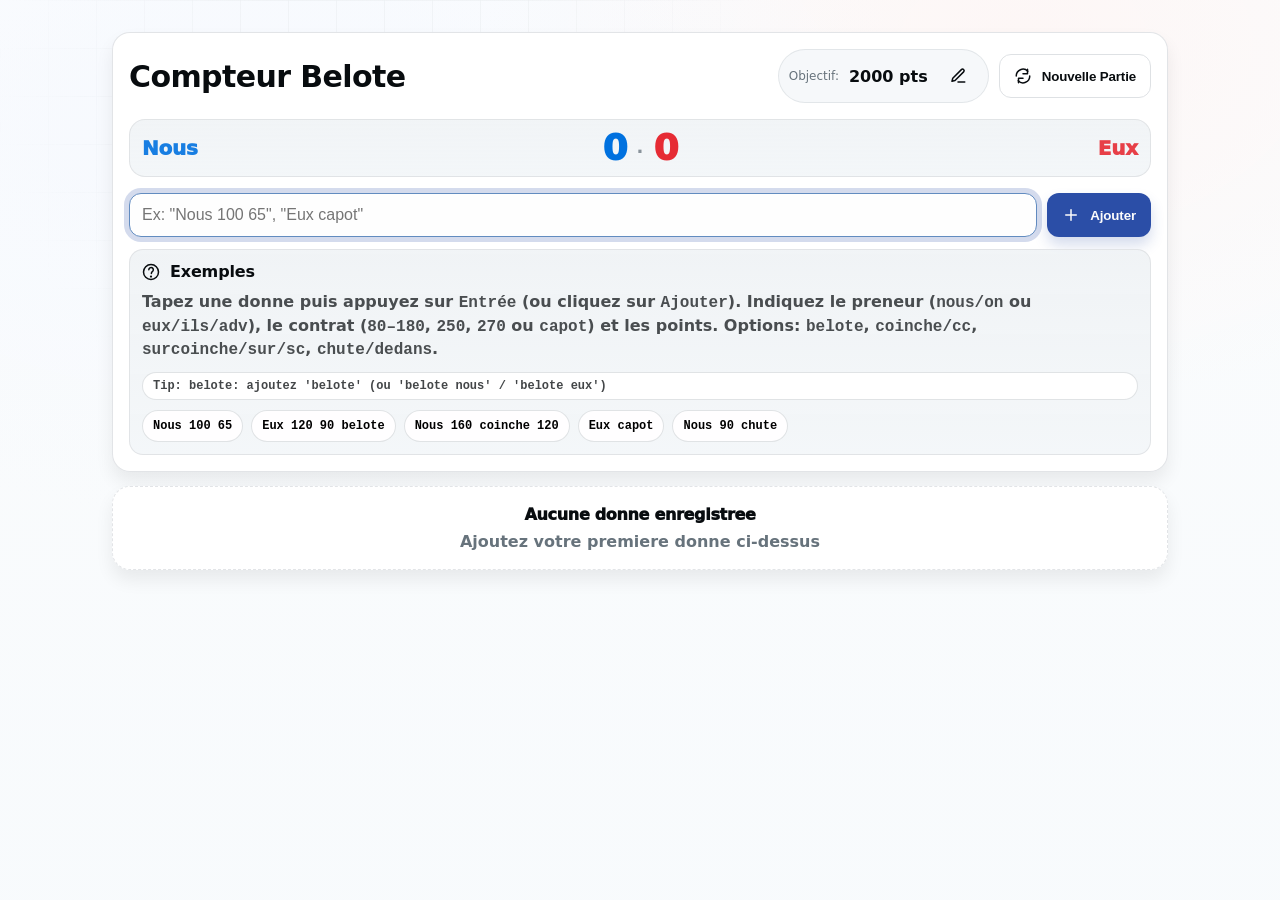
==== index.html @ b241449b "Fix table row alignment, iOS safe area insets, and prevent iOS auto-zoom on input focus" ====
<!doctype html>
<html lang="fr">

<head>
  <meta charset="utf-8" />
  <meta name="viewport" content="width=device-width, initial-scale=1, viewport-fit=cover" />
  <meta name="color-scheme" content="light" />
  <meta name="theme-color" content="#5b21b6" />
  <title>Compteur Belote</title>
  <meta name="description" content="Compteur Belote (coinche) en une page, persistance locale, historique des donnes." />

  <link rel="manifest" href="./manifest.webmanifest" />
  <link rel="icon" href="./favicon.ico" />
  <link rel="apple-touch-icon" href="./icons/icon-192.png" />

  <link rel="preload" href="./app.css" as="style" />
  <link rel="stylesheet" href="./app.css" />

  <link rel="modulepreload" href="./logic.js" />
  <link rel="modulepreload" href="./app.js" />
</head>

<body>
  <div class="bg-grid" aria-hidden="true"></div>
  <canvas class="canvas-confetti" id="confetti" aria-hidden="true"></canvas>

  <div class="overlay" id="winOverlay" role="dialog" aria-modal="true" aria-labelledby="winTitle">
    <div class="modal">
      <div class="trophy" aria-hidden="true">
        <svg class="icon" viewBox="0 0 24 24" fill="none">
          <path d="M8 21h8" stroke="currentColor" stroke-width="2" stroke-linecap="round" />
          <path d="M12 17v4" stroke="currentColor" stroke-width="2" stroke-linecap="round" />
          <path
            d="M18 4H6v5a6 6 0 0 0 12 0V4Z"
            stroke="currentColor"
            stroke-width="2"
            stroke-linejoin="round" />
          <path d="M18 6h2a2 2 0 0 1 0 4h-2" stroke="currentColor" stroke-width="2" stroke-linecap="round" />
          <path d="M6 6H4a2 2 0 0 0 0 4h2" stroke="currentColor" stroke-width="2" stroke-linecap="round" />
        </svg>
      </div>
      <h2 id="winTitle">Victoire!</h2>
      <div class="scores" id="winScores"></div>
      <button class="btn primary" id="winRestartBtn" type="button">
        <svg class="icon" viewBox="0 0 24 24" fill="none">
          <path d="M3 12a9 9 0 0 1 15.4-6.4" stroke="currentColor" stroke-width="2" stroke-linecap="round" />
          <path d="M18 3v6h-6" stroke="currentColor" stroke-width="2" stroke-linecap="round"
            stroke-linejoin="round" />
          <path d="M21 12a9 9 0 0 1-15.4 6.4" stroke="currentColor" stroke-width="2" stroke-linecap="round" />
          <path d="M6 21v-6h6" stroke="currentColor" stroke-width="2" stroke-linecap="round"
            stroke-linejoin="round" />
        </svg>
        <span>Nouvelle Partie</span>
      </button>
    </div>
  </div>

  <main class="container">
    <div class="stack">
      <section class="card" aria-label="Belote Counter">
        <div class="card-header">
          <div class="header-row">
            <h1>Compteur Belote</h1>
            <div class="controls" id="controls">
              <div class="objective" id="objectiveView">
                <span class="objective-label">Objectif:</span>
                <span class="objective-value" id="objectiveText">2000 pts</span>
                <button class="btn ghost icon" id="editObjectiveBtn" type="button" aria-label="Modifier l'objectif">
                  <svg class="icon" viewBox="0 0 24 24" fill="none">
                    <path d="M12 20h9" stroke="currentColor" stroke-width="2" stroke-linecap="round" />
                    <path d="M16.5 3.5a2.1 2.1 0 0 1 3 3L8 18l-4 1 1-4 11.5-11.5Z" stroke="currentColor"
                      stroke-width="2" stroke-linejoin="round" />
                  </svg>
                </button>
              </div>

              <div class="objective" id="objectiveEdit" style="display: none">
                <span class="objective-label">Objectif:</span>
                <input id="objectiveInput" type="number" inputmode="numeric" min="1" step="10"
                  aria-label="Objectif en points" />
                <button class="btn ghost icon" id="saveObjectiveBtn" type="button" aria-label="Valider l'objectif">
                  <svg class="icon" viewBox="0 0 24 24" fill="none">
                    <path d="M20 6 9 17l-5-5" stroke="currentColor" stroke-width="2" stroke-linecap="round"
                      stroke-linejoin="round" />
                  </svg>
                </button>
                <button class="btn ghost icon" id="cancelObjectiveBtn" type="button" aria-label="Annuler">
                  <svg class="icon" viewBox="0 0 24 24" fill="none">
                    <path d="M18 6 6 18" stroke="currentColor" stroke-width="2" stroke-linecap="round" />
                    <path d="M6 6l12 12" stroke="currentColor" stroke-width="2" stroke-linecap="round" />
                  </svg>
                </button>
              </div>

              <button class="btn secondary" id="restartBtn" type="button">
                <svg class="icon" viewBox="0 0 24 24" fill="none">
                  <path d="M3 12a9 9 0 0 1 15.4-6.4" stroke="currentColor" stroke-width="2" stroke-linecap="round" />
                  <path d="M18 3v6h-6" stroke="currentColor" stroke-width="2" stroke-linecap="round"
                    stroke-linejoin="round" />
                  <path d="M21 12a9 9 0 0 1-15.4 6.4" stroke="currentColor" stroke-width="2" stroke-linecap="round" />
                  <path d="M6 21v-6h6" stroke="currentColor" stroke-width="2" stroke-linecap="round"
                    stroke-linejoin="round" />
                </svg>
                <span>Nouvelle Partie</span>
              </button>
            </div>
          </div>

          <div class="scoreboard" aria-label="Scores">
            <div class="team-edge team-nous">Nous</div>
            <div class="score-pair" aria-live="polite">
              <span class="score-num team-nous" id="scoreNous">0</span>
              <span class="score-sep" aria-hidden="true">·</span>
              <span class="score-num team-eux" id="scoreEux">0</span>
            </div>
            <div class="team-edge team-eux">Eux</div>
            <div class="pill-fills" aria-hidden="true">
              <div class="pill-fill fill-nous" id="fillNous"></div>
              <div class="pill-fill fill-eux" id="fillEux"></div>
            </div>
          </div>
        </div>

        <div class="card-content">
          <div class="input-row">
            <div class="field">
              <input id="roundInput" type="text" placeholder='Ex: "Nous 100 65", "Eux capot"' autocomplete="off"
                autocapitalize="off" spellcheck="false" aria-label="Saisie de donne" />
            </div>
            <button class="btn primary" id="addBtn" type="button">
              <svg class="icon" viewBox="0 0 24 24" fill="none">
                <path d="M12 5v14" stroke="currentColor" stroke-width="2" stroke-linecap="round" />
                <path d="M5 12h14" stroke="currentColor" stroke-width="2" stroke-linecap="round" />
              </svg>
              <span>Ajouter</span>
            </button>
          </div>

          <div id="errorBox" class="alert" style="display: none" role="alert">
            <svg class="icon" viewBox="0 0 24 24" fill="none">
              <path d="M12 9v4" stroke="currentColor" stroke-width="2" stroke-linecap="round" />
              <path d="M12 17h.01" stroke="currentColor" stroke-width="3" stroke-linecap="round" />
              <path d="M10.3 4.5 2.7 18a2 2 0 0 0 1.8 3h15a2 2 0 0 0 1.8-3L13.7 4.5a2 2 0 0 0-3.4 0Z"
                stroke="currentColor" stroke-width="2" stroke-linejoin="round" />
            </svg>
            <p id="errorText"></p>
          </div>

          <div class="help" aria-label="Aide de saisie">
            <div class="help-title">
              <svg class="icon" viewBox="0 0 24 24" fill="none">
                <path d="M12 18h.01" stroke="currentColor" stroke-width="3" stroke-linecap="round" />
                <path d="M9.1 9a3 3 0 1 1 4.7 2.5c-.7.5-1.3 1-1.3 2.5" stroke="currentColor" stroke-width="2"
                  stroke-linecap="round" stroke-linejoin="round" />
                <path d="M12 22C6.5 22 2 17.5 2 12S6.5 2 12 2s10 4.5 10 10-4.5 10-10 10Z"
                  stroke="currentColor" stroke-width="2" />
              </svg>
              <span>Exemples</span>
            </div>
            <p>
              Tapez une donne puis appuyez sur <span class="mono">Entrée</span> (ou cliquez sur <span
                class="mono">Ajouter</span>).
              Indiquez le preneur (<span class="mono">nous/on</span> ou <span class="mono">eux/ils/adv</span>), le
              contrat (<span class="mono">80–180</span>, <span class="mono">250</span>, <span class="mono">270</span>
              ou <span class="mono">capot</span>) et les points.
              Options: <span class="mono">belote</span>, <span class="mono">coinche/cc</span>, <span
                class="mono">surcoinche/sur/sc</span>, <span class="mono">chute/dedans</span>.
            </p>
            <div class="hint-line mono" id="hintLine" role="status" aria-live="polite">Tip: —</div>
            <div class="chip-row" aria-hidden="true">
              <button class="chip mono" type="button" data-example="Nous 100 65">Nous 100 65</button>
              <button class="chip mono" type="button" data-example="Eux 120 90 belote">Eux 120 90 belote</button>
              <button class="chip mono" type="button" data-example="Nous 160 coinche 120">Nous 160 coinche 120</button>
              <button class="chip mono" type="button" data-example="Eux capot">Eux capot</button>
              <button class="chip mono" type="button" data-example="Nous 90 chute">Nous 90 chute</button>
            </div>
          </div>
        </div>
      </section>

      <section class="card" id="roundsCard" style="display: none">
	        <div class="table-wrap">
	          <table aria-label="Historique des donnes">
	            <colgroup>
	              <col style="width: 44px" />
	              <col />
	              <col style="width: 100px" />
	              <col style="width: 124px" />
	              <col style="width: 80px" />
	              <col style="width: 80px" />
	              <col style="width: 116px" />
	              <col style="width: 116px" />
	              <col style="width: 60px" />
	            </colgroup>
	            <thead>
	              <tr>
	                <th>#</th>
	                <th>Description</th>
	                <th class="center">Contrat</th>
	                <th class="center">Vainqueur</th>
	                <th class="right">Nous</th>
	                <th class="right">Eux</th>
	                <th class="right">Total Nous</th>
	                <th class="right">Total Eux</th>
	                <th class="center actions"></th>
	              </tr>
	            </thead>
	            <tbody id="roundsTbody"></tbody>
	          </table>
	        </div>
      </section>

      <section class="card dashed" id="emptyCard">
        <div class="empty">
          <div class="big">Aucune donne enregistree</div>
          <div class="small">Ajoutez votre premiere donne ci-dessus</div>
        </div>
      </section>
    </div>
  </main>

  <div class="mobile-footer" id="mobileFooter" aria-hidden="true"></div>

  <script type="module" src="./app.js"></script>
</body>

</html>
---- app.css ----
:root {
  --background: oklch(0.99 0.002 240);
  --foreground: oklch(0.15 0.01 240);
  --card: oklch(1 0 0);
  --card-foreground: oklch(0.15 0.01 240);
  --primary: oklch(0.45 0.15 265);
  --primary-foreground: oklch(0.99 0 0);
  --secondary: oklch(0.96 0.005 240);
  --muted: oklch(0.97 0.005 240);
  --muted-foreground: oklch(0.55 0.02 240);
  --destructive: oklch(0.55 0.22 25);
  --border: oklch(0.9 0.005 240);
  --ring: oklch(0.45 0.15 265);
  --nous-team: oklch(0.55 0.2 250);
  --eux-team: oklch(0.6 0.22 25);
  --radius: 12px;
  --shadow: 0 14px 30px oklch(0.15 0.01 240 / 0.1);
  --shadow-soft: 0 10px 18px oklch(0.15 0.01 240 / 0.07);
}

* {
  box-sizing: border-box;
}

html,
body {
  height: 100%;
}

body {
  margin: 0;
  font-family: ui-sans-serif, system-ui, -apple-system, Segoe UI, Roboto, Helvetica, Arial;
  color: var(--foreground);
  background: radial-gradient(1200px 700px at 20% 15%, oklch(0.98 0.01 265 / 0.8), transparent 55%),
    radial-gradient(900px 600px at 80% 5%, oklch(0.98 0.02 25 / 0.65), transparent 60%),
    linear-gradient(180deg, var(--background), oklch(0.985 0.004 240));
  overflow-x: hidden;
}

a {
  color: inherit;
}

.bg-grid {
  position: fixed;
  inset: 0;
  pointer-events: none;
  opacity: 0.45;
  background-image: linear-gradient(to right, oklch(0.9 0.005 240 / 0.55) 1px, transparent 1px),
    linear-gradient(to bottom, oklch(0.9 0.005 240 / 0.55) 1px, transparent 1px);
  background-size: 48px 48px;
  mask-image: radial-gradient(600px 600px at 30% 10%, #000 25%, transparent 65%);
}

.container {
  max-width: 1120px;
  margin: 0 auto;
  padding: 16px;
}

@media (min-width: 768px) {
  .container {
    padding: 32px;
  }
}

.stack {
  display: grid;
  gap: 14px;
}

.card {
  border-radius: calc(var(--radius) + 6px);
  background: color-mix(in oklch, var(--card) 92%, transparent);
  border: 1px solid color-mix(in oklch, var(--border) 80%, transparent);
  box-shadow: var(--shadow-soft);
  backdrop-filter: blur(10px);
  overflow: hidden;
}

.card.dashed {
  border-style: dashed;
}

.card-header {
  padding: 16px;
  display: grid;
  gap: 14px;
}

.card-content {
  padding: 0 16px 16px 16px;
  display: grid;
  gap: 12px;
}

.header-row {
  display: flex;
  justify-content: space-between;
  align-items: flex-start;
  gap: 12px;
  flex-wrap: wrap;
}

@media (min-width: 640px) {
  .header-row {
    align-items: center;
    margin-bottom: 2px;
  }
}

h1 {
  margin: 0;
  font-size: 22px;
  letter-spacing: -0.02em;
  font-weight: 800;
}

@media (min-width: 768px) {
  h1 {
    font-size: 30px;
  }
}

.controls {
  display: flex;
  gap: 10px;
  align-items: center;
  flex-wrap: wrap;
}

.objective {
  display: flex;
  align-items: center;
  gap: 10px;
  padding: 6px 10px;
  border-radius: 999px;
  background: color-mix(in oklch, var(--muted) 70%, transparent);
  border: 1px solid color-mix(in oklch, var(--border) 70%, transparent);
}

#objectiveView {
  cursor: pointer;
}

#objectiveView:hover {
  background: color-mix(in oklch, var(--muted) 78%, transparent);
}

.objective-label {
  font-size: 12px;
  color: var(--muted-foreground);
}

.objective-value {
  font-weight: 800;
}

.scoreboard {
  position: relative;
  display: grid;
  grid-template-columns: minmax(0, 1fr) auto minmax(0, 1fr);
  align-items: center;
  gap: 10px;
  padding: 10px 12px;
  border-radius: 16px;
  background: linear-gradient(180deg,
      color-mix(in oklch, var(--secondary) 86%, transparent),
      color-mix(in oklch, var(--muted) 92%, transparent));
  border: 1px solid color-mix(in oklch, var(--border) 75%, transparent);
}

.scoreboard> :not(.pill-fills) {
  position: relative;
  z-index: 1;
}

.pill-fills {
  position: absolute;
  inset: 0;
  border-radius: 16px;
  overflow: hidden;
  z-index: 0;
  pointer-events: none;
}

.pill-fill {
  position: absolute;
  top: 0;
  bottom: 0;
  width: 0%;
  opacity: 0.18;
  transition: width 220ms ease;
}

.pill-fill.fill-nous {
  left: 0;
  background: linear-gradient(90deg,
      color-mix(in oklch, var(--nous-team) 92%, white),
      color-mix(in oklch, var(--nous-team) 60%, white));
}

.pill-fill.fill-eux {
  right: 0;
  background: linear-gradient(270deg,
      color-mix(in oklch, var(--eux-team) 92%, white),
      color-mix(in oklch, var(--eux-team) 60%, white));
}

.team-edge {
  font-weight: 950;
  letter-spacing: -0.01em;
  font-size: 18px;
  opacity: 0.9;
  white-space: nowrap;
}

.team-edge.team-eux {
  text-align: right;
}

.score-pair {
  display: inline-flex;
  align-items: baseline;
  justify-content: center;
  gap: 10px;
  min-width: 160px;
}

.hint-line {
  display: inline-flex;
  align-items: center;
  gap: 8px;
  padding: 6px 10px;
  border-radius: 999px;
  border: 1px solid color-mix(in oklch, var(--border) 85%, transparent);
  background: color-mix(in oklch, var(--card) 96%, var(--muted));
  color: color-mix(in oklch, var(--foreground) 76%, transparent);
  font-size: 12px;
  line-height: 1.2;
}

.score-num {
  font-weight: 950;
  letter-spacing: -0.03em;
  font-size: 30px;
  line-height: 1;
  font-variant-numeric: tabular-nums;
}

.score-sep {
  color: color-mix(in oklch, var(--muted-foreground) 75%, transparent);
  font-weight: 900;
  font-size: 18px;
  transform: translateY(-2px);
}

@media (min-width: 768px) {
  .team-edge {
    font-size: 20px;
  }

  .score-num {
    font-size: 36px;
  }
}

.team-nous {
  color: var(--nous-team);
}

.team-eux {
  color: var(--eux-team);
}

.input-row {
  display: grid;
  grid-template-columns: 1fr;
  gap: 10px;
}

@media (min-width: 640px) {
  .input-row {
    grid-template-columns: 1fr auto;
    align-items: center;
  }
}

.field {
  display: grid;
  gap: 6px;
}

input[type="text"],
input[type="number"] {
  width: 100%;
  padding: 12px 12px;
  border: 1px solid var(--border);
  border-radius: 12px;
  background: color-mix(in oklch, var(--card) 92%, var(--muted));
  color: var(--card-foreground);
  font-size: 16px;
  outline: none;
  box-shadow: 0 0 0 0 oklch(0 0 0 / 0);
  transition:
    box-shadow 160ms ease,
    border-color 160ms ease,
    transform 160ms ease;
}

input[type="text"]:focus,
input[type="number"]:focus {
  border-color: color-mix(in oklch, var(--ring) 60%, var(--border));
  box-shadow: 0 0 0 5px color-mix(in oklch, var(--ring) 20%, transparent);
}

/* Override the global input sizing for the small objective pill editor. */
#objectiveInput {
  width: 96px;
  padding: 8px 10px;
  border-radius: 10px;
  font-size: 14px;
}

.btn {
  display: inline-flex;
  gap: 10px;
  align-items: center;
  justify-content: center;
  border-radius: 12px;
  padding: 12px 14px;
  border: 1px solid transparent;
  background: transparent;
  color: var(--foreground);
  font-weight: 800;
  letter-spacing: -0.01em;
  cursor: pointer;
  user-select: none;
  white-space: nowrap;
  transition:
    transform 220ms cubic-bezier(.2, .9, .2, 1),
    filter 220ms ease,
    box-shadow 280ms cubic-bezier(.2, .9, .2, 1),
    background 220ms ease;
}

.btn.primary {
  background: var(--primary);
  color: var(--primary-foreground);
  box-shadow: 0 8px 14px color-mix(in oklch, var(--primary) 20%, transparent);
}

.btn.primary:hover {
  transform: translateY(-1px);
  filter: brightness(1.03);
  box-shadow: 0 14px 22px color-mix(in oklch, var(--primary) 26%, transparent);
}

.btn:active {
  transform: translateY(1px);
}

.btn:focus-visible {
  outline: none;
  box-shadow:
    0 0 0 5px color-mix(in oklch, var(--ring) 22%, transparent),
    0 14px 22px color-mix(in oklch, var(--primary) 26%, transparent);
}

.btn.secondary {
  background: transparent;
  color: var(--foreground);
  border-color: color-mix(in oklch, var(--border) 90%, transparent);
  box-shadow: none;
}

.btn.secondary:hover {
  background: color-mix(in oklch, var(--muted) 60%, transparent);
}

.btn.icon {
  padding: 10px;
  border-radius: 999px;
  width: 40px;
  height: 40px;
  gap: 0;
}

.btn.ghost {
  background: transparent;
  color: var(--foreground);
  border-color: transparent;
  box-shadow: none;
}

.btn.ghost:hover {
  background: color-mix(in oklch, var(--muted) 65%, transparent);
}

.icon {
  width: 18px;
  height: 18px;
  flex: 0 0 auto;
}

.alert {
  display: flex;
  gap: 10px;
  align-items: flex-start;
  padding: 12px 12px;
  border-radius: 14px;
  background: color-mix(in oklch, var(--destructive) 10%, transparent);
  border: 1px solid color-mix(in oklch, var(--destructive) 25%, transparent);
  color: color-mix(in oklch, var(--destructive) 92%, black);
}

.alert p {
  margin: 0;
  font-weight: 700;
}

.help {
  display: grid;
  gap: 10px;
  padding: 12px 12px;
  border-radius: 14px;
  background: linear-gradient(180deg,
      color-mix(in oklch, var(--secondary) 88%, transparent),
      color-mix(in oklch, var(--muted) 90%, transparent));
  border: 1px solid color-mix(in oklch, var(--border) 75%, transparent);
}

.help-title {
  display: flex;
  align-items: center;
  gap: 10px;
  font-weight: 900;
  letter-spacing: -0.01em;
}

.help p {
  margin: 0;
  color: color-mix(in oklch, var(--foreground) 72%, transparent);
  font-weight: 650;
  line-height: 1.35;
}

.mono {
  font-family: ui-monospace, SFMono-Regular, Menlo, Monaco, Consolas, "Liberation Mono", "Courier New", monospace;
  font-weight: 800;
}

.chip-row {
  display: flex;
  flex-wrap: wrap;
  gap: 8px;
}

.chip {
  border: 1px solid color-mix(in oklch, var(--border) 85%, transparent);
  background: color-mix(in oklch, var(--card) 95%, var(--muted));
  border-radius: 999px;
  padding: 8px 10px;
  font-size: 12px;
  cursor: pointer;
  transition: transform 120ms ease, box-shadow 180ms ease, background 180ms ease;
}

.chip:hover {
  transform: translateY(-1px);
  box-shadow: 0 10px 18px oklch(0.15 0.01 240 / 0.08);
}

.table-wrap {
  overflow: auto;
}

table {
  width: 100%;
  border-collapse: collapse;
  font-size: 13px;
  table-layout: fixed;
  min-width: 860px;
}

thead th {
  position: sticky;
  top: 0;
  background: color-mix(in oklch, var(--card) 88%, var(--muted));
  backdrop-filter: blur(10px);
  border-bottom: 1px solid var(--border);
  padding: 12px 12px;
  text-align: left;
  font-weight: 900;
  white-space: nowrap;
  overflow: hidden;
  text-overflow: ellipsis;
}

tbody td {
  border-bottom: 1px solid color-mix(in oklch, var(--border) 75%, transparent);
  padding: 12px 12px;
  vertical-align: middle;
  overflow: hidden;
  text-overflow: ellipsis;
  white-space: nowrap;
}

tbody tr.row-nous {
  background: linear-gradient(90deg,
      color-mix(in oklch, var(--nous-team) 12%, transparent),
      color-mix(in oklch, var(--nous-team) 4%, transparent));
}

tbody tr.row-eux {
  background: linear-gradient(90deg,
      color-mix(in oklch, var(--eux-team) 12%, transparent),
      color-mix(in oklch, var(--eux-team) 4%, transparent));
}

td.td-actions {
  vertical-align: middle;
  padding: 8px 8px;
}

.actions {
  padding: 8px 8px;
}

.table-action {
  width: 34px;
  height: 34px;
  padding: 0;
  border-radius: 10px;
  display: grid;
  place-items: center;
  margin: 0 auto;
}

.table-action .icon {
  width: 18px;
  height: 18px;
}

thead th.right,
tbody td.right,
td.right,
th.right {
  text-align: right;
}

thead th.center,
tbody td.center,
td.center,
th.center {
  text-align: center;
}

.empty {
  padding: 18px 16px;
  text-align: center;
}

.empty .big {
  font-weight: 950;
  letter-spacing: -0.02em;
}

.empty .small {
  margin-top: 8px;
  color: var(--muted-foreground);
  font-weight: 650;
}

.overlay {
  position: fixed;
  inset: 0;
  display: none;
  align-items: center;
  justify-content: center;
  padding: 18px;
  background: oklch(0.15 0.01 240 / 0.38);
  backdrop-filter: blur(10px);
  z-index: 40;
}

.overlay.active {
  display: flex;
}

.modal {
  width: min(560px, 100%);
  border-radius: 22px;
  padding: 26px 22px;
  background: color-mix(in oklch, var(--card) 94%, transparent);
  border: 1px solid color-mix(in oklch, var(--border) 85%, transparent);
  box-shadow: var(--shadow);
  text-align: center;
}

@media (min-width: 768px) {
  .modal {
    padding: 32px 34px;
  }
}

.trophy {
  width: 72px;
  height: 72px;
  margin: 0 auto 14px auto;
  display: grid;
  place-items: center;
  border-radius: 999px;
  background: color-mix(in oklch, var(--primary) 12%, transparent);
}

.modal h2 {
  margin: 0;
  font-size: 34px;
  letter-spacing: -0.03em;
  font-weight: 950;
}

.modal .scores {
  margin: 18px 0 18px 0;
  display: grid;
  gap: 10px;
  font-size: 22px;
  font-weight: 850;
}

.canvas-confetti {
  position: fixed;
  inset: 0;
  pointer-events: none;
  z-index: 50;
  display: none;
}

.canvas-confetti.active {
  display: block;
}

@media (prefers-reduced-motion: reduce) {

  .pill-fill,
  .btn,
  input[type="text"],
  input[type="number"],
  .chip {
    transition: none !important;
  }
}

@media (max-width: 520px) {
  .container {
    padding: 14px;
    padding-bottom: 104px;
  }

  .header-row {
    gap: 10px;
  }

  .controls {
    width: 100%;
    justify-content: space-between;
  }

  .objective {
    flex: 1 1 auto;
    justify-content: space-between;
  }

  .objective-label {
    display: none;
  }

  #objectiveInput {
    width: 88px;
    font-size: 16px;
  }

  .score-pair {
    min-width: 0;
  }

  .team-edge {
    font-size: 16px;
  }

  .score-num {
    font-size: 34px;
  }

  .help {
    padding: 0;
    gap: 0;
    background: transparent;
    border: none;
    box-shadow: none;
  }

  .help-title {
    display: none;
  }

  .help p {
    display: none;
  }

  .hint-line {
    width: 100%;
    font-size: 11px;
    color: var(--muted-foreground);
    background: transparent;
    border: none;
    padding: 0;
    justify-content: center;
  }

  .chip-row {
    display: none;
  }

  .chip {
    padding: 6px 8px;
    font-size: 11px;
  }
}

.mobile-footer {
  display: none;
}

@media (max-width: 520px) {
  .mobile-footer {
    position: fixed;
    left: 0;
    right: 0;
    bottom: 0;
    display: block;
    padding: 12px calc(12px + env(safe-area-inset-right)) calc(16px + env(safe-area-inset-bottom)) calc(12px + env(safe-area-inset-left));
    background: color-mix(in oklch, var(--card) 88%, transparent);
    border-top: 1px solid color-mix(in oklch, var(--border) 80%, transparent);
    backdrop-filter: blur(18px);
    z-index: 45;
  }

  /* Keep the top header clean; controls move into the footer via JS. */
  .header-row .controls {
    display: none;
  }

  .mobile-footer .controls {
    display: flex;
    width: 100%;
  }

  .mobile-footer .btn.secondary {
    flex: 1 1 auto;
    justify-content: center;
    padding: 10px 12px;
  }
}
---- app.css ----
:root {
  --background: oklch(0.99 0.002 240);
  --foreground: oklch(0.15 0.01 240);
  --card: oklch(1 0 0);
  --card-foreground: oklch(0.15 0.01 240);
  --primary: oklch(0.45 0.15 265);
  --primary-foreground: oklch(0.99 0 0);
  --secondary: oklch(0.96 0.005 240);
  --muted: oklch(0.97 0.005 240);
  --muted-foreground: oklch(0.55 0.02 240);
  --destructive: oklch(0.55 0.22 25);
  --border: oklch(0.9 0.005 240);
  --ring: oklch(0.45 0.15 265);
  --nous-team: oklch(0.55 0.2 250);
  --eux-team: oklch(0.6 0.22 25);
  --radius: 12px;
  --shadow: 0 14px 30px oklch(0.15 0.01 240 / 0.1);
  --shadow-soft: 0 10px 18px oklch(0.15 0.01 240 / 0.07);
}

* {
  box-sizing: border-box;
}

html,
body {
  height: 100%;
}

body {
  margin: 0;
  font-family: ui-sans-serif, system-ui, -apple-system, Segoe UI, Roboto, Helvetica, Arial;
  color: var(--foreground);
  background: radial-gradient(1200px 700px at 20% 15%, oklch(0.98 0.01 265 / 0.8), transparent 55%),
    radial-gradient(900px 600px at 80% 5%, oklch(0.98 0.02 25 / 0.65), transparent 60%),
    linear-gradient(180deg, var(--background), oklch(0.985 0.004 240));
  overflow-x: hidden;
}

a {
  color: inherit;
}

.bg-grid {
  position: fixed;
  inset: 0;
  pointer-events: none;
  opacity: 0.45;
  background-image: linear-gradient(to right, oklch(0.9 0.005 240 / 0.55) 1px, transparent 1px),
    linear-gradient(to bottom, oklch(0.9 0.005 240 / 0.55) 1px, transparent 1px);
  background-size: 48px 48px;
  mask-image: radial-gradient(600px 600px at 30% 10%, #000 25%, transparent 65%);
}

.container {
  max-width: 1120px;
  margin: 0 auto;
  padding: 16px;
}

@media (min-width: 768px) {
  .container {
    padding: 32px;
  }
}

.stack {
  display: grid;
  gap: 14px;
}

.card {
  border-radius: calc(var(--radius) + 6px);
  background: color-mix(in oklch, var(--card) 92%, transparent);
  border: 1px solid color-mix(in oklch, var(--border) 80%, transparent);
  box-shadow: var(--shadow-soft);
  backdrop-filter: blur(10px);
  overflow: hidden;
}

.card.dashed {
  border-style: dashed;
}

.card-header {
  padding: 16px;
  display: grid;
  gap: 14px;
}

.card-content {
  padding: 0 16px 16px 16px;
  display: grid;
  gap: 12px;
}

.header-row {
  display: flex;
  justify-content: space-between;
  align-items: flex-start;
  gap: 12px;
  flex-wrap: wrap;
}

@media (min-width: 640px) {
  .header-row {
    align-items: center;
    margin-bottom: 2px;
  }
}

h1 {
  margin: 0;
  font-size: 22px;
  letter-spacing: -0.02em;
  font-weight: 800;
}

@media (min-width: 768px) {
  h1 {
    font-size: 30px;
  }
}

.controls {
  display: flex;
  gap: 10px;
  align-items: center;
  flex-wrap: wrap;
}

.objective {
  display: flex;
  align-items: center;
  gap: 10px;
  padding: 6px 10px;
  border-radius: 999px;
  background: color-mix(in oklch, var(--muted) 70%, transparent);
  border: 1px solid color-mix(in oklch, var(--border) 70%, transparent);
}

#objectiveView {
  cursor: pointer;
}

#objectiveView:hover {
  background: color-mix(in oklch, var(--muted) 78%, transparent);
}

.objective-label {
  font-size: 12px;
  color: var(--muted-foreground);
}

.objective-value {
  font-weight: 800;
}

.scoreboard {
  position: relative;
  display: grid;
  grid-template-columns: minmax(0, 1fr) auto minmax(0, 1fr);
  align-items: center;
  gap: 10px;
  padding: 10px 12px;
  border-radius: 16px;
  background: linear-gradient(180deg,
      color-mix(in oklch, var(--secondary) 86%, transparent),
      color-mix(in oklch, var(--muted) 92%, transparent));
  border: 1px solid color-mix(in oklch, var(--border) 75%, transparent);
}

.scoreboard> :not(.pill-fills) {
  position: relative;
  z-index: 1;
}

.pill-fills {
  position: absolute;
  inset: 0;
  border-radius: 16px;
  overflow: hidden;
  z-index: 0;
  pointer-events: none;
}

.pill-fill {
  position: absolute;
  top: 0;
  bottom: 0;
  width: 0%;
  opacity: 0.18;
  transition: width 220ms ease;
}

.pill-fill.fill-nous {
  left: 0;
  background: linear-gradient(90deg,
      color-mix(in oklch, var(--nous-team) 92%, white),
      color-mix(in oklch, var(--nous-team) 60%, white));
}

.pill-fill.fill-eux {
  right: 0;
  background: linear-gradient(270deg,
      color-mix(in oklch, var(--eux-team) 92%, white),
      color-mix(in oklch, var(--eux-team) 60%, white));
}

.team-edge {
  font-weight: 950;
  letter-spacing: -0.01em;
  font-size: 18px;
  opacity: 0.9;
  white-space: nowrap;
}

.team-edge.team-eux {
  text-align: right;
}

.score-pair {
  display: inline-flex;
  align-items: baseline;
  justify-content: center;
  gap: 10px;
  min-width: 160px;
}

.hint-line {
  display: inline-flex;
  align-items: center;
  gap: 8px;
  padding: 6px 10px;
  border-radius: 999px;
  border: 1px solid color-mix(in oklch, var(--border) 85%, transparent);
  background: color-mix(in oklch, var(--card) 96%, var(--muted));
  color: color-mix(in oklch, var(--foreground) 76%, transparent);
  font-size: 12px;
  line-height: 1.2;
}

.score-num {
  font-weight: 950;
  letter-spacing: -0.03em;
  font-size: 30px;
  line-height: 1;
  font-variant-numeric: tabular-nums;
}

.score-sep {
  color: color-mix(in oklch, var(--muted-foreground) 75%, transparent);
  font-weight: 900;
  font-size: 18px;
  transform: translateY(-2px);
}

@media (min-width: 768px) {
  .team-edge {
    font-size: 20px;
  }

  .score-num {
    font-size: 36px;
  }
}

.team-nous {
  color: var(--nous-team);
}

.team-eux {
  color: var(--eux-team);
}

.input-row {
  display: grid;
  grid-template-columns: 1fr;
  gap: 10px;
}

@media (min-width: 640px) {
  .input-row {
    grid-template-columns: 1fr auto;
    align-items: center;
  }
}

.field {
  display: grid;
  gap: 6px;
}

input[type="text"],
input[type="number"] {
  width: 100%;
  padding: 12px 12px;
  border: 1px solid var(--border);
  border-radius: 12px;
  background: color-mix(in oklch, var(--card) 92%, var(--muted));
  color: var(--card-foreground);
  font-size: 16px;
  outline: none;
  box-shadow: 0 0 0 0 oklch(0 0 0 / 0);
  transition:
    box-shadow 160ms ease,
    border-color 160ms ease,
    transform 160ms ease;
}

input[type="text"]:focus,
input[type="number"]:focus {
  border-color: color-mix(in oklch, var(--ring) 60%, var(--border));
  box-shadow: 0 0 0 5px color-mix(in oklch, var(--ring) 20%, transparent);
}

/* Override the global input sizing for the small objective pill editor. */
#objectiveInput {
  width: 96px;
  padding: 8px 10px;
  border-radius: 10px;
  font-size: 14px;
}

.btn {
  display: inline-flex;
  gap: 10px;
  align-items: center;
  justify-content: center;
  border-radius: 12px;
  padding: 12px 14px;
  border: 1px solid transparent;
  background: transparent;
  color: var(--foreground);
  font-weight: 800;
  letter-spacing: -0.01em;
  cursor: pointer;
  user-select: none;
  white-space: nowrap;
  transition:
    transform 220ms cubic-bezier(.2, .9, .2, 1),
    filter 220ms ease,
    box-shadow 280ms cubic-bezier(.2, .9, .2, 1),
    background 220ms ease;
}

.btn.primary {
  background: var(--primary);
  color: var(--primary-foreground);
  box-shadow: 0 8px 14px color-mix(in oklch, var(--primary) 20%, transparent);
}

.btn.primary:hover {
  transform: translateY(-1px);
  filter: brightness(1.03);
  box-shadow: 0 14px 22px color-mix(in oklch, var(--primary) 26%, transparent);
}

.btn:active {
  transform: translateY(1px);
}

.btn:focus-visible {
  outline: none;
  box-shadow:
    0 0 0 5px color-mix(in oklch, var(--ring) 22%, transparent),
    0 14px 22px color-mix(in oklch, var(--primary) 26%, transparent);
}

.btn.secondary {
  background: transparent;
  color: var(--foreground);
  border-color: color-mix(in oklch, var(--border) 90%, transparent);
  box-shadow: none;
}

.btn.secondary:hover {
  background: color-mix(in oklch, var(--muted) 60%, transparent);
}

.btn.icon {
  padding: 10px;
  border-radius: 999px;
  width: 40px;
  height: 40px;
  gap: 0;
}

.btn.ghost {
  background: transparent;
  color: var(--foreground);
  border-color: transparent;
  box-shadow: none;
}

.btn.ghost:hover {
  background: color-mix(in oklch, var(--muted) 65%, transparent);
}

.icon {
  width: 18px;
  height: 18px;
  flex: 0 0 auto;
}

.alert {
  display: flex;
  gap: 10px;
  align-items: flex-start;
  padding: 12px 12px;
  border-radius: 14px;
  background: color-mix(in oklch, var(--destructive) 10%, transparent);
  border: 1px solid color-mix(in oklch, var(--destructive) 25%, transparent);
  color: color-mix(in oklch, var(--destructive) 92%, black);
}

.alert p {
  margin: 0;
  font-weight: 700;
}

.help {
  display: grid;
  gap: 10px;
  padding: 12px 12px;
  border-radius: 14px;
  background: linear-gradient(180deg,
      color-mix(in oklch, var(--secondary) 88%, transparent),
      color-mix(in oklch, var(--muted) 90%, transparent));
  border: 1px solid color-mix(in oklch, var(--border) 75%, transparent);
}

.help-title {
  display: flex;
  align-items: center;
  gap: 10px;
  font-weight: 900;
  letter-spacing: -0.01em;
}

.help p {
  margin: 0;
  color: color-mix(in oklch, var(--foreground) 72%, transparent);
  font-weight: 650;
  line-height: 1.35;
}

.mono {
  font-family: ui-monospace, SFMono-Regular, Menlo, Monaco, Consolas, "Liberation Mono", "Courier New", monospace;
  font-weight: 800;
}

.chip-row {
  display: flex;
  flex-wrap: wrap;
  gap: 8px;
}

.chip {
  border: 1px solid color-mix(in oklch, var(--border) 85%, transparent);
  background: color-mix(in oklch, var(--card) 95%, var(--muted));
  border-radius: 999px;
  padding: 8px 10px;
  font-size: 12px;
  cursor: pointer;
  transition: transform 120ms ease, box-shadow 180ms ease, background 180ms ease;
}

.chip:hover {
  transform: translateY(-1px);
  box-shadow: 0 10px 18px oklch(0.15 0.01 240 / 0.08);
}

.table-wrap {
  overflow: auto;
}

table {
  width: 100%;
  border-collapse: collapse;
  font-size: 13px;
  table-layout: fixed;
  min-width: 860px;
}

thead th {
  position: sticky;
  top: 0;
  background: color-mix(in oklch, var(--card) 88%, var(--muted));
  backdrop-filter: blur(10px);
  border-bottom: 1px solid var(--border);
  padding: 12px 12px;
  text-align: left;
  font-weight: 900;
  white-space: nowrap;
  overflow: hidden;
  text-overflow: ellipsis;
}

tbody td {
  border-bottom: 1px solid color-mix(in oklch, var(--border) 75%, transparent);
  padding: 12px 12px;
  vertical-align: middle;
  overflow: hidden;
  text-overflow: ellipsis;
  white-space: nowrap;
}

tbody tr.row-nous {
  background: linear-gradient(90deg,
      color-mix(in oklch, var(--nous-team) 12%, transparent),
      color-mix(in oklch, var(--nous-team) 4%, transparent));
}

tbody tr.row-eux {
  background: linear-gradient(90deg,
      color-mix(in oklch, var(--eux-team) 12%, transparent),
      color-mix(in oklch, var(--eux-team) 4%, transparent));
}

td.td-actions {
  vertical-align: middle;
  padding: 8px 8px;
}

.actions {
  padding: 8px 8px;
}

.table-action {
  width: 34px;
  height: 34px;
  padding: 0;
  border-radius: 10px;
  display: grid;
  place-items: center;
  margin: 0 auto;
}

.table-action .icon {
  width: 18px;
  height: 18px;
}

thead th.right,
tbody td.right,
td.right,
th.right {
  text-align: right;
}

thead th.center,
tbody td.center,
td.center,
th.center {
  text-align: center;
}

.empty {
  padding: 18px 16px;
  text-align: center;
}

.empty .big {
  font-weight: 950;
  letter-spacing: -0.02em;
}

.empty .small {
  margin-top: 8px;
  color: var(--muted-foreground);
  font-weight: 650;
}

.overlay {
  position: fixed;
  inset: 0;
  display: none;
  align-items: center;
  justify-content: center;
  padding: 18px;
  background: oklch(0.15 0.01 240 / 0.38);
  backdrop-filter: blur(10px);
  z-index: 40;
}

.overlay.active {
  display: flex;
}

.modal {
  width: min(560px, 100%);
  border-radius: 22px;
  padding: 26px 22px;
  background: color-mix(in oklch, var(--card) 94%, transparent);
  border: 1px solid color-mix(in oklch, var(--border) 85%, transparent);
  box-shadow: var(--shadow);
  text-align: center;
}

@media (min-width: 768px) {
  .modal {
    padding: 32px 34px;
  }
}

.trophy {
  width: 72px;
  height: 72px;
  margin: 0 auto 14px auto;
  display: grid;
  place-items: center;
  border-radius: 999px;
  background: color-mix(in oklch, var(--primary) 12%, transparent);
}

.modal h2 {
  margin: 0;
  font-size: 34px;
  letter-spacing: -0.03em;
  font-weight: 950;
}

.modal .scores {
  margin: 18px 0 18px 0;
  display: grid;
  gap: 10px;
  font-size: 22px;
  font-weight: 850;
}

.canvas-confetti {
  position: fixed;
  inset: 0;
  pointer-events: none;
  z-index: 50;
  display: none;
}

.canvas-confetti.active {
  display: block;
}

@media (prefers-reduced-motion: reduce) {

  .pill-fill,
  .btn,
  input[type="text"],
  input[type="number"],
  .chip {
    transition: none !important;
  }
}

@media (max-width: 520px) {
  .container {
    padding: 14px;
    padding-bottom: 104px;
  }

  .header-row {
    gap: 10px;
  }

  .controls {
    width: 100%;
    justify-content: space-between;
  }

  .objective {
    flex: 1 1 auto;
    justify-content: space-between;
  }

  .objective-label {
    display: none;
  }

  #objectiveInput {
    width: 88px;
    font-size: 16px;
  }

  .score-pair {
    min-width: 0;
  }

  .team-edge {
    font-size: 16px;
  }

  .score-num {
    font-size: 34px;
  }

  .help {
    padding: 0;
    gap: 0;
    background: transparent;
    border: none;
    box-shadow: none;
  }

  .help-title {
    display: none;
  }

  .help p {
    display: none;
  }

  .hint-line {
    width: 100%;
    font-size: 11px;
    color: var(--muted-foreground);
    background: transparent;
    border: none;
    padding: 0;
    justify-content: center;
  }

  .chip-row {
    display: none;
  }

  .chip {
    padding: 6px 8px;
    font-size: 11px;
  }
}

.mobile-footer {
  display: none;
}

@media (max-width: 520px) {
  .mobile-footer {
    position: fixed;
    left: 0;
    right: 0;
    bottom: 0;
    display: block;
    padding: 12px calc(12px + env(safe-area-inset-right)) calc(16px + env(safe-area-inset-bottom)) calc(12px + env(safe-area-inset-left));
    background: color-mix(in oklch, var(--card) 88%, transparent);
    border-top: 1px solid color-mix(in oklch, var(--border) 80%, transparent);
    backdrop-filter: blur(18px);
    z-index: 45;
  }

  /* Keep the top header clean; controls move into the footer via JS. */
  .header-row .controls {
    display: none;
  }

  .mobile-footer .controls {
    display: flex;
    width: 100%;
  }

  .mobile-footer .btn.secondary {
    flex: 1 1 auto;
    justify-content: center;
    padding: 10px 12px;
  }
}
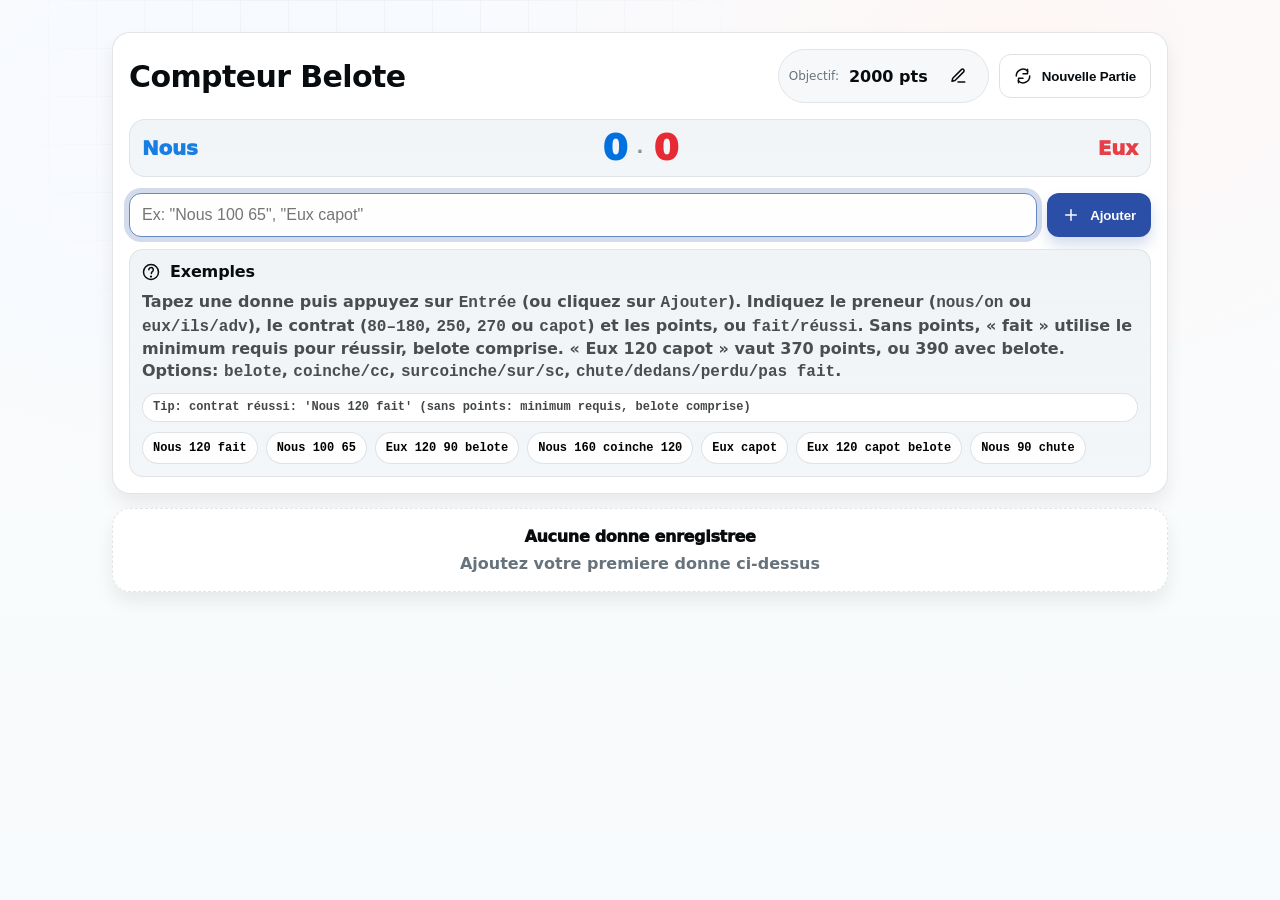
==== commit c1a9601e: "feat: enhance game logic and user guidance with detailed input parsing and scoring rules" ====
--- a/index.html
+++ b/index.html
@@ -162,16 +162,20 @@
                 class="mono">Ajouter</span>).
               Indiquez le preneur (<span class="mono">nous/on</span> ou <span class="mono">eux/ils/adv</span>), le
               contrat (<span class="mono">80–180</span>, <span class="mono">250</span>, <span class="mono">270</span>
-              ou <span class="mono">capot</span>) et les points.
+              ou <span class="mono">capot</span>) et les points, ou <span class="mono">fait/réussi</span>.
+              Sans points, « fait » utilise le minimum requis pour réussir, belote comprise.
+              « Eux 120 capot » vaut 370 points, ou 390 avec belote.
               Options: <span class="mono">belote</span>, <span class="mono">coinche/cc</span>, <span
-                class="mono">surcoinche/sur/sc</span>, <span class="mono">chute/dedans</span>.
+                class="mono">surcoinche/sur/sc</span>, <span class="mono">chute/dedans/perdu/pas fait</span>.
             </p>
             <div class="hint-line mono" id="hintLine" role="status" aria-live="polite">Tip: —</div>
             <div class="chip-row" aria-hidden="true">
+              <button class="chip mono" type="button" data-example="Nous 120 fait">Nous 120 fait</button>
               <button class="chip mono" type="button" data-example="Nous 100 65">Nous 100 65</button>
               <button class="chip mono" type="button" data-example="Eux 120 90 belote">Eux 120 90 belote</button>
               <button class="chip mono" type="button" data-example="Nous 160 coinche 120">Nous 160 coinche 120</button>
               <button class="chip mono" type="button" data-example="Eux capot">Eux capot</button>
+              <button class="chip mono" type="button" data-example="Eux 120 capot belote">Eux 120 capot belote</button>
               <button class="chip mono" type="button" data-example="Nous 90 chute">Nous 90 chute</button>
             </div>
           </div>
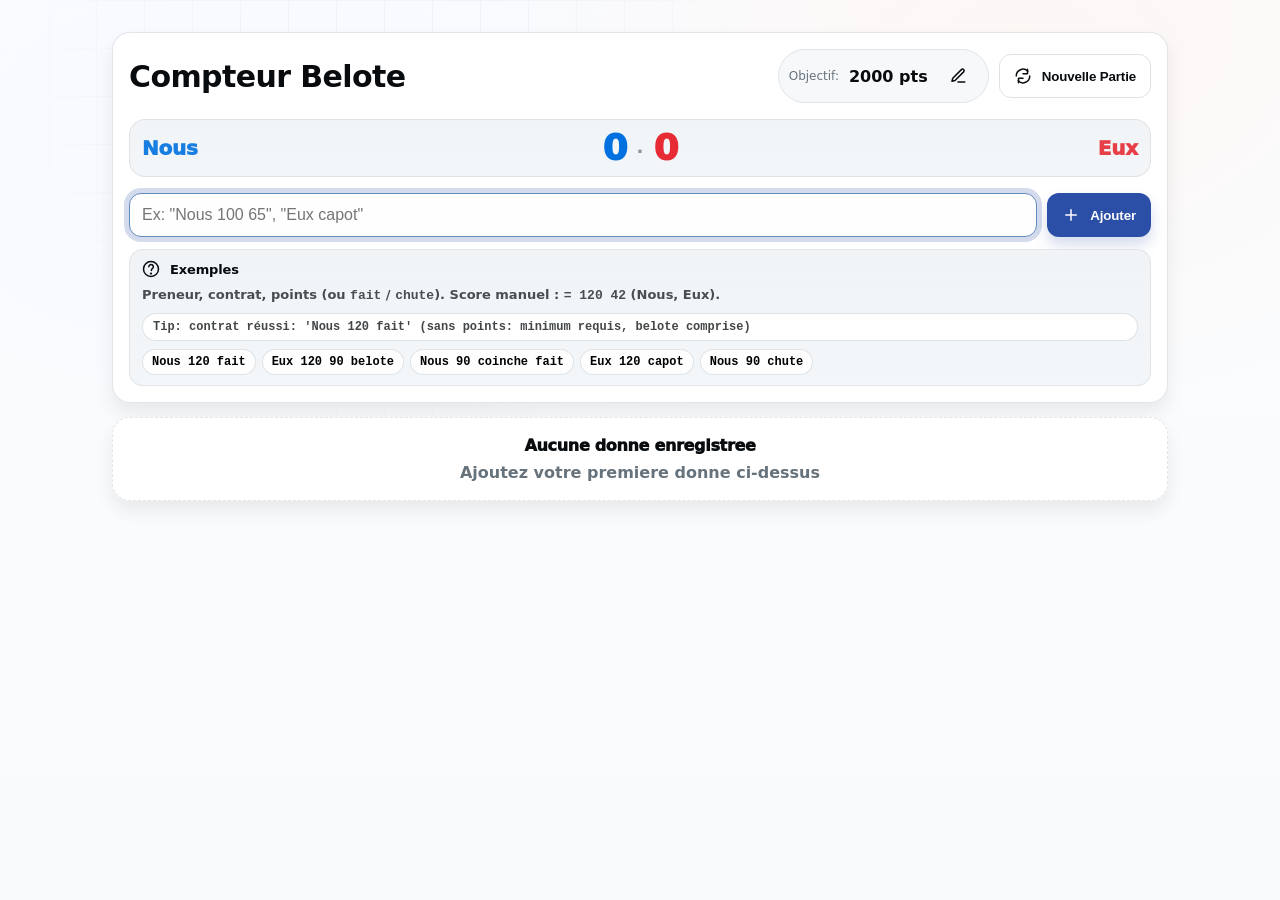
==== commit 93d7d34f: "feat: coinche winner takes 162 + contract x mult + belote, add '=' manual score override, compact ex" ====
--- a/index.html
+++ b/index.html
@@ -158,24 +158,15 @@
               <span>Exemples</span>
             </div>
             <p>
-              Tapez une donne puis appuyez sur <span class="mono">Entrée</span> (ou cliquez sur <span
-                class="mono">Ajouter</span>).
-              Indiquez le preneur (<span class="mono">nous/on</span> ou <span class="mono">eux/ils/adv</span>), le
-              contrat (<span class="mono">80–180</span>, <span class="mono">250</span>, <span class="mono">270</span>
-              ou <span class="mono">capot</span>) et les points, ou <span class="mono">fait/réussi</span>.
-              Sans points, « fait » utilise le minimum requis pour réussir, belote comprise.
-              « Eux 120 capot » vaut 370 points, ou 390 avec belote.
-              Options: <span class="mono">belote</span>, <span class="mono">coinche/cc</span>, <span
-                class="mono">surcoinche/sur/sc</span>, <span class="mono">chute/dedans/perdu/pas fait</span>.
+              Preneur, contrat, points (ou <span class="mono">fait</span> / <span class="mono">chute</span>).
+              Score manuel : <span class="mono">= 120 42</span> (Nous, Eux).
             </p>
             <div class="hint-line mono" id="hintLine" role="status" aria-live="polite">Tip: —</div>
             <div class="chip-row" aria-hidden="true">
               <button class="chip mono" type="button" data-example="Nous 120 fait">Nous 120 fait</button>
-              <button class="chip mono" type="button" data-example="Nous 100 65">Nous 100 65</button>
               <button class="chip mono" type="button" data-example="Eux 120 90 belote">Eux 120 90 belote</button>
-              <button class="chip mono" type="button" data-example="Nous 160 coinche 120">Nous 160 coinche 120</button>
-              <button class="chip mono" type="button" data-example="Eux capot">Eux capot</button>
-              <button class="chip mono" type="button" data-example="Eux 120 capot belote">Eux 120 capot belote</button>
+              <button class="chip mono" type="button" data-example="Nous 90 coinche fait">Nous 90 coinche fait</button>
+              <button class="chip mono" type="button" data-example="Eux 120 capot">Eux 120 capot</button>
               <button class="chip mono" type="button" data-example="Nous 90 chute">Nous 90 chute</button>
             </div>
           </div>
--- a/app.css
+++ b/app.css
@@ -421,8 +421,9 @@
 
 .help {
   display: grid;
-  gap: 10px;
-  padding: 12px 12px;
+  gap: 8px;
+  padding: 10px 12px;
+  font-size: 13px;
   border-radius: 14px;
   background: linear-gradient(180deg,
       color-mix(in oklch, var(--secondary) 88%, transparent),
@@ -453,14 +454,14 @@
 .chip-row {
   display: flex;
   flex-wrap: wrap;
-  gap: 8px;
+  gap: 6px;
 }
 
 .chip {
   border: 1px solid color-mix(in oklch, var(--border) 85%, transparent);
   background: color-mix(in oklch, var(--card) 95%, var(--muted));
   border-radius: 999px;
-  padding: 8px 10px;
+  padding: 5px 9px;
   font-size: 12px;
   cursor: pointer;
   transition: transform 120ms ease, box-shadow 180ms ease, background 180ms ease;
--- a/app.css
+++ b/app.css
@@ -421,8 +421,9 @@
 
 .help {
   display: grid;
-  gap: 10px;
-  padding: 12px 12px;
+  gap: 8px;
+  padding: 10px 12px;
+  font-size: 13px;
   border-radius: 14px;
   background: linear-gradient(180deg,
       color-mix(in oklch, var(--secondary) 88%, transparent),
@@ -453,14 +454,14 @@
 .chip-row {
   display: flex;
   flex-wrap: wrap;
-  gap: 8px;
+  gap: 6px;
 }
 
 .chip {
   border: 1px solid color-mix(in oklch, var(--border) 85%, transparent);
   background: color-mix(in oklch, var(--card) 95%, var(--muted));
   border-radius: 999px;
-  padding: 8px 10px;
+  padding: 5px 9px;
   font-size: 12px;
   cursor: pointer;
   transition: transform 120ms ease, box-shadow 180ms ease, background 180ms ease;
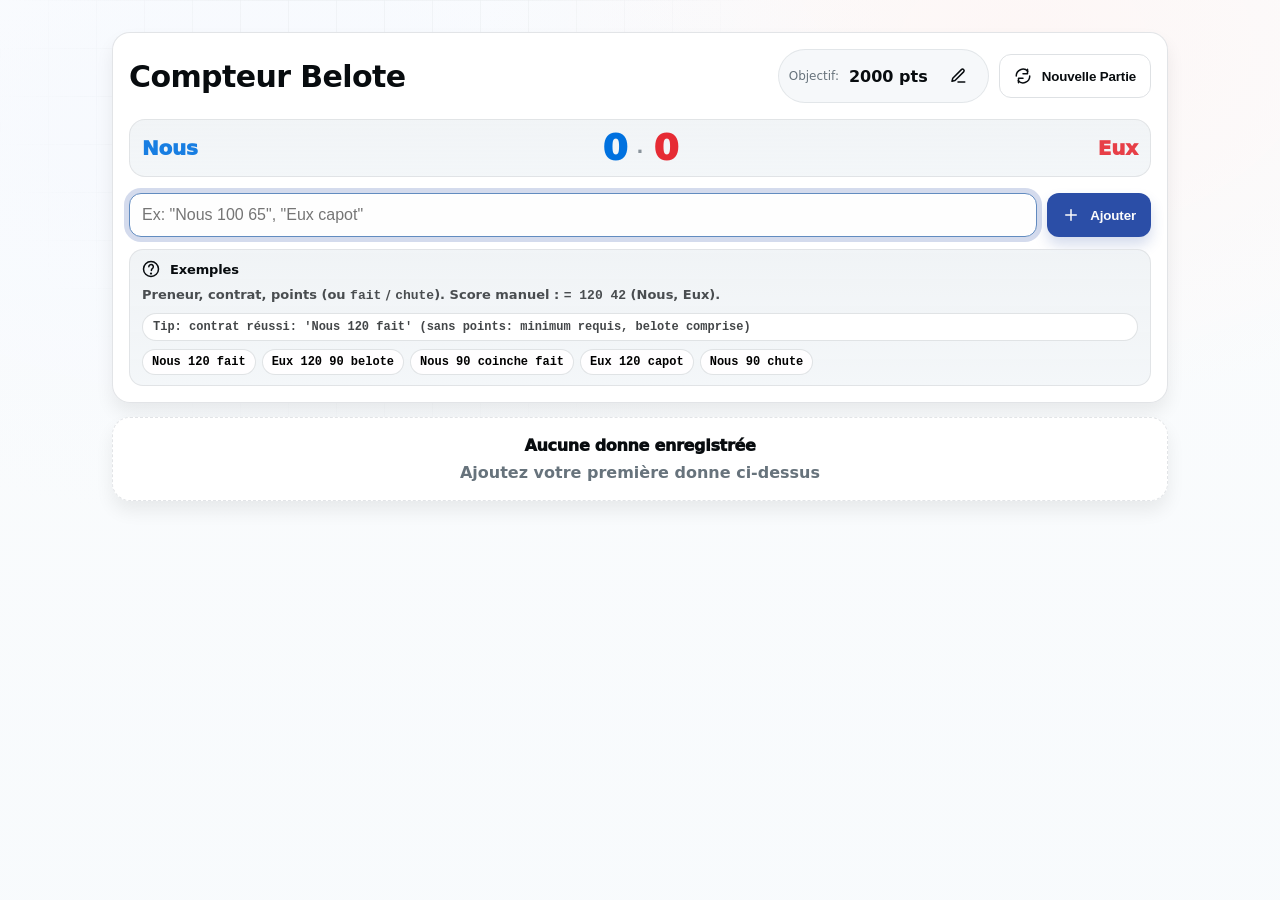
==== commit a2925e88: "fix: defense capot scoring, undo toasts, dismissible win dialog, objective editing, a11y and text fi" ====
--- a/index.html
+++ b/index.html
@@ -25,7 +25,7 @@
   <canvas class="canvas-confetti" id="confetti" aria-hidden="true"></canvas>
 
   <div class="overlay" id="winOverlay" role="dialog" aria-modal="true" aria-labelledby="winTitle">
-    <div class="modal">
+    <div class="modal" id="winModal" tabindex="-1">
       <div class="trophy" aria-hidden="true">
         <svg class="icon" viewBox="0 0 24 24" fill="none">
           <path d="M8 21h8" stroke="currentColor" stroke-width="2" stroke-linecap="round" />
@@ -39,9 +39,10 @@
           <path d="M6 6H4a2 2 0 0 0 0 4h2" stroke="currentColor" stroke-width="2" stroke-linecap="round" />
         </svg>
       </div>
-      <h2 id="winTitle">Victoire!</h2>
+      <h2 id="winTitle">Victoire !</h2>
       <div class="scores" id="winScores"></div>
-      <button class="btn primary" id="winRestartBtn" type="button">
+      <div class="modal-actions">
+        <button class="btn primary" id="winRestartBtn" type="button">
         <svg class="icon" viewBox="0 0 24 24" fill="none">
           <path d="M3 12a9 9 0 0 1 15.4-6.4" stroke="currentColor" stroke-width="2" stroke-linecap="round" />
           <path d="M18 3v6h-6" stroke="currentColor" stroke-width="2" stroke-linecap="round"
@@ -52,10 +53,20 @@
         </svg>
         <span>Nouvelle Partie</span>
       </button>
+        <div class="modal-secondary">
+          <button class="btn secondary" id="winUndoBtn" type="button">Annuler la dernière donne</button>
+          <button class="btn ghost" id="winCloseBtn" type="button">Voir l’historique</button>
+        </div>
+      </div>
     </div>
   </div>
 
-  <main class="container">
+  <div class="toast" id="toast" role="status" aria-live="polite">
+    <span id="toastText"></span>
+    <button class="btn ghost" id="toastUndoBtn" type="button">Annuler</button>
+  </div>
+
+  <main class="container" id="main">
     <div class="stack">
       <section class="card" aria-label="Belote Counter">
         <div class="card-header">
@@ -162,7 +173,7 @@
               Score manuel : <span class="mono">= 120 42</span> (Nous, Eux).
             </p>
             <div class="hint-line mono" id="hintLine" role="status" aria-live="polite">Tip: —</div>
-            <div class="chip-row" aria-hidden="true">
+            <div class="chip-row">
               <button class="chip mono" type="button" data-example="Nous 120 fait">Nous 120 fait</button>
               <button class="chip mono" type="button" data-example="Eux 120 90 belote">Eux 120 90 belote</button>
               <button class="chip mono" type="button" data-example="Nous 90 coinche fait">Nous 90 coinche fait</button>
@@ -207,8 +218,8 @@
 
       <section class="card dashed" id="emptyCard">
         <div class="empty">
-          <div class="big">Aucune donne enregistree</div>
-          <div class="small">Ajoutez votre premiere donne ci-dessus</div>
+          <div class="big">Aucune donne enregistrée</div>
+          <div class="small">Ajoutez votre première donne ci-dessus</div>
         </div>
       </section>
     </div>
--- a/app.css
+++ b/app.css
@@ -322,6 +322,17 @@
   font-size: 14px;
 }
 
+#objectiveInput.invalid {
+  border-color: var(--destructive);
+  box-shadow: 0 0 0 4px color-mix(in oklch, var(--destructive) 18%, transparent);
+  animation: shake 320ms ease;
+}
+
+@keyframes shake {
+  20%, 60% { transform: translateX(-4px); }
+  40%, 80% { transform: translateX(4px); }
+}
+
 .btn {
   display: inline-flex;
   gap: 10px;
@@ -591,6 +602,7 @@
 
 .modal {
   width: min(560px, 100%);
+  outline: none;
   border-radius: 22px;
   padding: 26px 22px;
   background: color-mix(in oklch, var(--card) 94%, transparent);
@@ -638,6 +650,58 @@
   display: none;
 }
 
+.modal-actions {
+  display: grid;
+  gap: 10px;
+  justify-items: center;
+}
+
+.modal-secondary {
+  display: flex;
+  flex-wrap: wrap;
+  justify-content: center;
+  gap: 8px;
+}
+
+.toast {
+  position: fixed;
+  left: 50%;
+  bottom: calc(20px + env(safe-area-inset-bottom));
+  z-index: 60;
+  display: flex;
+  align-items: center;
+  gap: 12px;
+  max-width: calc(100% - 24px);
+  padding: 6px 6px 6px 16px;
+  border-radius: 14px;
+  background: var(--foreground);
+  color: var(--background);
+  font-weight: 700;
+  box-shadow: var(--shadow);
+  opacity: 0;
+  visibility: hidden;
+  pointer-events: none;
+  transform: translate(-50%, 16px);
+  transition: opacity 180ms ease, transform 220ms cubic-bezier(.2, .9, .2, 1), visibility 0s linear 220ms;
+}
+
+.toast.active {
+  opacity: 1;
+  visibility: visible;
+  pointer-events: auto;
+  transform: translate(-50%, 0);
+  transition-delay: 0s;
+}
+
+.toast .btn {
+  color: oklch(0.8 0.12 265);
+  padding: 8px 12px;
+}
+
+.toast .btn:hover {
+  background: oklch(1 0 0 / 0.08);
+}
+
 .canvas-confetti.active {
   display: block;
 }
@@ -648,8 +712,13 @@
   .btn,
   input[type="text"],
   input[type="number"],
-  .chip {
+  .chip,
+  .toast {
     transition: none !important;
+  }
+
+  #objectiveInput.invalid {
+    animation: none;
   }
 }
 
@@ -763,4 +832,8 @@
     justify-content: center;
     padding: 10px 12px;
   }
+
+  .toast {
+    bottom: calc(84px + env(safe-area-inset-bottom));
+  }
 }
--- a/app.css
+++ b/app.css
@@ -322,6 +322,17 @@
   font-size: 14px;
 }
 
+#objectiveInput.invalid {
+  border-color: var(--destructive);
+  box-shadow: 0 0 0 4px color-mix(in oklch, var(--destructive) 18%, transparent);
+  animation: shake 320ms ease;
+}
+
+@keyframes shake {
+  20%, 60% { transform: translateX(-4px); }
+  40%, 80% { transform: translateX(4px); }
+}
+
 .btn {
   display: inline-flex;
   gap: 10px;
@@ -591,6 +602,7 @@
 
 .modal {
   width: min(560px, 100%);
+  outline: none;
   border-radius: 22px;
   padding: 26px 22px;
   background: color-mix(in oklch, var(--card) 94%, transparent);
@@ -638,6 +650,58 @@
   display: none;
 }
 
+.modal-actions {
+  display: grid;
+  gap: 10px;
+  justify-items: center;
+}
+
+.modal-secondary {
+  display: flex;
+  flex-wrap: wrap;
+  justify-content: center;
+  gap: 8px;
+}
+
+.toast {
+  position: fixed;
+  left: 50%;
+  bottom: calc(20px + env(safe-area-inset-bottom));
+  z-index: 60;
+  display: flex;
+  align-items: center;
+  gap: 12px;
+  max-width: calc(100% - 24px);
+  padding: 6px 6px 6px 16px;
+  border-radius: 14px;
+  background: var(--foreground);
+  color: var(--background);
+  font-weight: 700;
+  box-shadow: var(--shadow);
+  opacity: 0;
+  visibility: hidden;
+  pointer-events: none;
+  transform: translate(-50%, 16px);
+  transition: opacity 180ms ease, transform 220ms cubic-bezier(.2, .9, .2, 1), visibility 0s linear 220ms;
+}
+
+.toast.active {
+  opacity: 1;
+  visibility: visible;
+  pointer-events: auto;
+  transform: translate(-50%, 0);
+  transition-delay: 0s;
+}
+
+.toast .btn {
+  color: oklch(0.8 0.12 265);
+  padding: 8px 12px;
+}
+
+.toast .btn:hover {
+  background: oklch(1 0 0 / 0.08);
+}
+
 .canvas-confetti.active {
   display: block;
 }
@@ -648,8 +712,13 @@
   .btn,
   input[type="text"],
   input[type="number"],
-  .chip {
+  .chip,
+  .toast {
     transition: none !important;
+  }
+
+  #objectiveInput.invalid {
+    animation: none;
   }
 }
 
@@ -763,4 +832,8 @@
     justify-content: center;
     padding: 10px 12px;
   }
+
+  .toast {
+    bottom: calc(84px + env(safe-area-inset-bottom));
+  }
 }
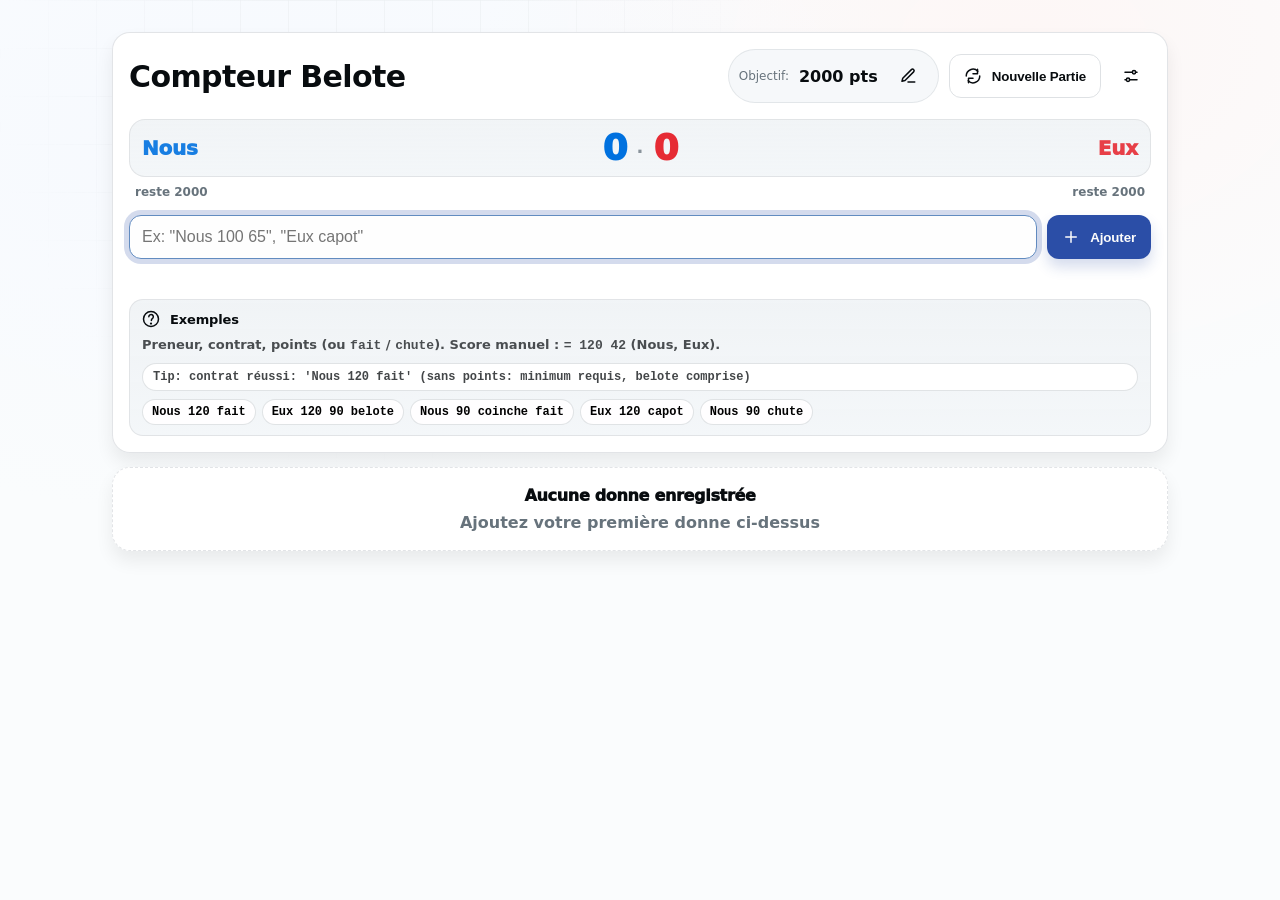
==== commit c6da1009: "feat(ui): mobile cards with swipe edit/delete, bottom input dock, live preview, settings sheet (rule" ====
--- a/index.html
+++ b/index.html
@@ -3,11 +3,19 @@
 
 <head>
   <meta charset="utf-8" />
-  <meta name="viewport" content="width=device-width, initial-scale=1, viewport-fit=cover" />
-  <meta name="color-scheme" content="light" />
+  <meta name="viewport" content="width=device-width, initial-scale=1, viewport-fit=cover, interactive-widget=resizes-content" />
+  <meta name="color-scheme" content="light dark" />
   <meta name="theme-color" content="#5b21b6" />
   <title>Compteur Belote</title>
   <meta name="description" content="Compteur Belote (coinche) en une page, persistance locale, historique des donnes." />
+  <script>
+    // Apply the theme before first paint to avoid a light flash in dark mode.
+    try {
+      const t = JSON.parse(localStorage.getItem("belote-settings") || "{}").theme
+      const dark = t === "dark" || (t !== "light" && matchMedia("(prefers-color-scheme: dark)").matches)
+      document.documentElement.dataset.theme = dark ? "dark" : "light"
+    } catch {}
+  </script>
 
   <link rel="manifest" href="./manifest.webmanifest" />
   <link rel="icon" href="./favicon.ico" />
@@ -103,7 +111,7 @@
                 </button>
               </div>
 
-              <button class="btn secondary" id="restartBtn" type="button">
+              <button class="btn secondary hide-mobile" id="restartBtn" type="button">
                 <svg class="icon" viewBox="0 0 24 24" fill="none">
                   <path d="M3 12a9 9 0 0 1 15.4-6.4" stroke="currentColor" stroke-width="2" stroke-linecap="round" />
                   <path d="M18 3v6h-6" stroke="currentColor" stroke-width="2" stroke-linecap="round"
@@ -114,6 +122,14 @@
                 </svg>
                 <span>Nouvelle Partie</span>
               </button>
+
+              <button class="btn ghost icon" id="settingsBtn" type="button" aria-label="Réglages" aria-haspopup="dialog">
+                <svg class="icon" viewBox="0 0 24 24" fill="none">
+                  <path d="M4 7h10M18 7h2M4 17h2M10 17h10" stroke="currentColor" stroke-width="2" stroke-linecap="round" />
+                  <circle cx="16" cy="7" r="2.2" stroke="currentColor" stroke-width="2" />
+                  <circle cx="8" cy="17" r="2.2" stroke="currentColor" stroke-width="2" />
+                </svg>
+              </button>
             </div>
           </div>
 
@@ -130,31 +146,65 @@
               <div class="pill-fill fill-eux" id="fillEux"></div>
             </div>
           </div>
+          <div class="score-meta" aria-live="polite">
+            <span id="remainNous"></span>
+            <span class="score-lead" id="leadText"></span>
+            <span id="remainEux"></span>
+          </div>
         </div>
 
         <div class="card-content">
-          <div class="input-row">
-            <div class="field">
-              <input id="roundInput" type="text" placeholder='Ex: "Nous 100 65", "Eux capot"' autocomplete="off"
-                autocapitalize="off" spellcheck="false" aria-label="Saisie de donne" />
-            </div>
-            <button class="btn primary" id="addBtn" type="button">
+          <div class="input-dock" id="inputDock">
+            <div class="edit-banner" id="editBanner" hidden>
+              <svg class="icon" viewBox="0 0 24 24" fill="none" aria-hidden="true">
+                <path d="M16.5 3.5a2.1 2.1 0 0 1 3 3L8 18l-4 1 1-4 11.5-11.5Z" stroke="currentColor" stroke-width="2"
+                  stroke-linejoin="round" />
+              </svg>
+              <span id="editBannerText">Modification</span>
+              <button class="btn ghost icon small" id="cancelEditBtn" type="button" aria-label="Annuler la modification">
+                <svg class="icon" viewBox="0 0 24 24" fill="none">
+                  <path d="M18 6 6 18M6 6l12 12" stroke="currentColor" stroke-width="2" stroke-linecap="round" />
+                </svg>
+              </button>
+            </div>
+
+            <div class="quick-chips" id="quickChips" aria-label="Mots rapides">
+              <button class="chip team-nous" type="button" data-word="nous">Nous</button>
+              <button class="chip team-eux" type="button" data-word="eux">Eux</button>
+              <button class="chip" type="button" data-word="fait">fait</button>
+              <button class="chip" type="button" data-word="chute">chute</button>
+              <button class="chip" type="button" data-word="belote">belote</button>
+              <button class="chip" type="button" data-word="coinche">coinche</button>
+              <button class="chip" type="button" data-word="surcoinche">surcoinche</button>
+              <button class="chip" type="button" data-word="capot">capot</button>
+            </div>
+
+            <div class="input-row">
+              <div class="field">
+                <input id="roundInput" type="text" placeholder='Ex: "Nous 100 65", "Eux capot"' autocomplete="off"
+                  autocapitalize="off" spellcheck="false" enterkeyhint="done" aria-label="Saisie de donne"
+                  aria-describedby="preview" />
+              </div>
+              <button class="btn primary" id="addBtn" type="button">
+                <svg class="icon" viewBox="0 0 24 24" fill="none">
+                  <path d="M12 5v14" stroke="currentColor" stroke-width="2" stroke-linecap="round" />
+                  <path d="M5 12h14" stroke="currentColor" stroke-width="2" stroke-linecap="round" />
+                </svg>
+                <span id="addLabel">Ajouter</span>
+              </button>
+            </div>
+
+            <div class="preview mono" id="preview"></div>
+
+            <div id="errorBox" class="alert" style="display: none" role="alert">
               <svg class="icon" viewBox="0 0 24 24" fill="none">
-                <path d="M12 5v14" stroke="currentColor" stroke-width="2" stroke-linecap="round" />
-                <path d="M5 12h14" stroke="currentColor" stroke-width="2" stroke-linecap="round" />
+                <path d="M12 9v4" stroke="currentColor" stroke-width="2" stroke-linecap="round" />
+                <path d="M12 17h.01" stroke="currentColor" stroke-width="3" stroke-linecap="round" />
+                <path d="M10.3 4.5 2.7 18a2 2 0 0 0 1.8 3h15a2 2 0 0 0 1.8-3L13.7 4.5a2 2 0 0 0-3.4 0Z"
+                  stroke="currentColor" stroke-width="2" stroke-linejoin="round" />
               </svg>
-              <span>Ajouter</span>
-            </button>
-          </div>
-
-          <div id="errorBox" class="alert" style="display: none" role="alert">
-            <svg class="icon" viewBox="0 0 24 24" fill="none">
-              <path d="M12 9v4" stroke="currentColor" stroke-width="2" stroke-linecap="round" />
-              <path d="M12 17h.01" stroke="currentColor" stroke-width="3" stroke-linecap="round" />
-              <path d="M10.3 4.5 2.7 18a2 2 0 0 0 1.8 3h15a2 2 0 0 0 1.8-3L13.7 4.5a2 2 0 0 0-3.4 0Z"
-                stroke="currentColor" stroke-width="2" stroke-linejoin="round" />
-            </svg>
-            <p id="errorText"></p>
+              <p id="errorText"></p>
+            </div>
           </div>
 
           <div class="help" aria-label="Aide de saisie">
@@ -185,6 +235,7 @@
       </section>
 
       <section class="card" id="roundsCard" style="display: none">
+        <ol class="round-list" id="roundList" aria-label="Historique des donnes" reversed></ol>
 	        <div class="table-wrap">
 	          <table aria-label="Historique des donnes">
 	            <colgroup>
@@ -196,7 +247,7 @@
 	              <col style="width: 80px" />
 	              <col style="width: 116px" />
 	              <col style="width: 116px" />
-	              <col style="width: 60px" />
+	              <col style="width: 92px" />
 	            </colgroup>
 	            <thead>
 	              <tr>
@@ -225,7 +276,59 @@
     </div>
   </main>
 
-  <div class="mobile-footer" id="mobileFooter" aria-hidden="true"></div>
+  <dialog class="sheet" id="settingsDialog" aria-labelledby="settingsTitle">
+    <div class="sheet-handle" aria-hidden="true"></div>
+    <div class="sheet-header">
+      <h2 id="settingsTitle">Réglages</h2>
+      <button class="btn ghost icon" id="closeSettingsBtn" type="button" aria-label="Fermer">
+        <svg class="icon" viewBox="0 0 24 24" fill="none">
+          <path d="M18 6 6 18M6 6l12 12" stroke="currentColor" stroke-width="2" stroke-linecap="round" />
+        </svg>
+      </button>
+    </div>
+
+    <section class="settings-group">
+      <h3>Partie</h3>
+      <label class="setting-row">
+        <span class="setting-text">Objectif<small>Points nécessaires pour gagner</small></span>
+        <input id="settingTarget" type="number" inputmode="numeric" min="1" step="10" />
+      </label>
+      <button class="btn secondary danger" id="settingsRestartBtn" type="button">Nouvelle partie</button>
+    </section>
+
+    <section class="settings-group">
+      <h3>Règles de calcul</h3>
+      <label class="setting-row">
+        <span class="setting-text">Arrondir à la dizaine<small>Points de cartes arrondis, 162 compte pour 160</small></span>
+        <input class="switch" type="checkbox" role="switch" data-rule="rounded" />
+      </label>
+      <label class="setting-row">
+        <span class="setting-text">Le preneur doit faire 82<small>En plus du contrat, belote comprise</small></span>
+        <input class="switch" type="checkbox" role="switch" data-rule="strictMajority" />
+      </label>
+      <label class="setting-row">
+        <span class="setting-text">Belote gardée en cas de chute<small>Hors coinche, le preneur conserve ses 20 points</small></span>
+        <input class="switch" type="checkbox" role="switch" data-rule="beloteKeptOnFailure" />
+      </label>
+      <p class="setting-note">Les règles s’appliquent à toutes les donnes de la partie.</p>
+    </section>
+
+    <section class="settings-group">
+      <h3>Affichage</h3>
+      <div class="setting-row">
+        <span class="setting-text" id="themeLabel">Thème</span>
+        <div class="segmented" role="radiogroup" aria-labelledby="themeLabel">
+          <label><input type="radio" name="theme" value="auto" /><span>Auto</span></label>
+          <label><input type="radio" name="theme" value="light" /><span>Clair</span></label>
+          <label><input type="radio" name="theme" value="dark" /><span>Sombre</span></label>
+        </div>
+      </div>
+      <label class="setting-row">
+        <span class="setting-text">Vibrations<small id="hapticsNote">Retour haptique à l’ajout et à la victoire</small></span>
+        <input class="switch" type="checkbox" role="switch" id="settingHaptics" />
+      </label>
+    </section>
+  </dialog>
 
   <script type="module" src="./app.js"></script>
 </body>
--- a/app.css
+++ b/app.css
@@ -16,6 +16,34 @@
   --radius: 12px;
   --shadow: 0 14px 30px oklch(0.15 0.01 240 / 0.1);
   --shadow-soft: 0 10px 18px oklch(0.15 0.01 240 / 0.07);
+  --glow-a: oklch(0.98 0.01 265 / 0.8);
+  --glow-b: oklch(0.98 0.02 25 / 0.65);
+  --alert-fg: color-mix(in oklch, var(--destructive) 92%, black);
+  --toast-action: oklch(0.8 0.12 265);
+}
+
+:root[data-theme="dark"] {
+  color-scheme: dark;
+  --background: oklch(0.17 0.02 275);
+  --foreground: oklch(0.94 0.01 265);
+  --card: oklch(0.21 0.02 275);
+  --card-foreground: oklch(0.94 0.01 265);
+  --primary: oklch(0.68 0.16 275);
+  --primary-foreground: oklch(0.16 0.02 275);
+  --secondary: oklch(0.24 0.02 275);
+  --muted: oklch(0.26 0.02 275);
+  --muted-foreground: oklch(0.7 0.02 265);
+  --destructive: oklch(0.66 0.2 25);
+  --border: oklch(0.32 0.02 275);
+  --ring: oklch(0.7 0.16 275);
+  --nous-team: oklch(0.72 0.15 250);
+  --eux-team: oklch(0.72 0.17 25);
+  --shadow: 0 14px 30px oklch(0 0 0 / 0.45);
+  --shadow-soft: 0 10px 18px oklch(0 0 0 / 0.3);
+  --glow-a: oklch(0.3 0.08 275 / 0.55);
+  --glow-b: oklch(0.28 0.07 25 / 0.35);
+  --alert-fg: color-mix(in oklch, var(--destructive) 85%, white);
+  --toast-action: oklch(0.45 0.15 265);
 }
 
 * {
@@ -31,10 +59,12 @@
   margin: 0;
   font-family: ui-sans-serif, system-ui, -apple-system, Segoe UI, Roboto, Helvetica, Arial;
   color: var(--foreground);
-  background: radial-gradient(1200px 700px at 20% 15%, oklch(0.98 0.01 265 / 0.8), transparent 55%),
-    radial-gradient(900px 600px at 80% 5%, oklch(0.98 0.02 25 / 0.65), transparent 60%),
-    linear-gradient(180deg, var(--background), oklch(0.985 0.004 240));
+  background: radial-gradient(1200px 700px at 20% 15%, var(--glow-a), transparent 55%),
+    radial-gradient(900px 600px at 80% 5%, var(--glow-b), transparent 60%),
+    var(--background);
+  background-attachment: fixed;
   overflow-x: hidden;
+  -webkit-tap-highlight-color: transparent;
 }
 
 a {
@@ -46,8 +76,8 @@
   inset: 0;
   pointer-events: none;
   opacity: 0.45;
-  background-image: linear-gradient(to right, oklch(0.9 0.005 240 / 0.55) 1px, transparent 1px),
-    linear-gradient(to bottom, oklch(0.9 0.005 240 / 0.55) 1px, transparent 1px);
+  background-image: linear-gradient(to right, color-mix(in oklch, var(--border) 55%, transparent) 1px, transparent 1px),
+    linear-gradient(to bottom, color-mix(in oklch, var(--border) 55%, transparent) 1px, transparent 1px);
   background-size: 48px 48px;
   mask-image: radial-gradient(600px 600px at 30% 10%, #000 25%, transparent 65%);
 }
@@ -220,6 +250,7 @@
 }
 
 .score-pair {
+  position: relative;
   display: inline-flex;
   align-items: baseline;
   justify-content: center;
@@ -422,7 +453,7 @@
   border-radius: 14px;
   background: color-mix(in oklch, var(--destructive) 10%, transparent);
   border: 1px solid color-mix(in oklch, var(--destructive) 25%, transparent);
-  color: color-mix(in oklch, var(--destructive) 92%, black);
+  color: var(--alert-fg);
 }
 
 .alert p {
@@ -694,7 +725,7 @@
 }
 
 .toast .btn {
-  color: oklch(0.8 0.12 265);
+  color: var(--toast-action);
   padding: 8px 12px;
 }
 
@@ -713,19 +744,23 @@
   input[type="text"],
   input[type="number"],
   .chip,
-  .toast {
+  .toast,
+  .round-card,
+  .switch,
+  .switch::after {
     transition: none !important;
   }
 
-  #objectiveInput.invalid {
-    animation: none;
+  #objectiveInput.invalid,
+  dialog.sheet[open],
+  .overlay.active .modal {
+    animation: none !important;
   }
 }
 
 @media (max-width: 520px) {
   .container {
-    padding: 14px;
-    padding-bottom: 104px;
+    padding: max(14px, env(safe-area-inset-top)) calc(12px + env(safe-area-inset-right)) calc(var(--dock-h, 140px) + 16px) calc(12px + env(safe-area-inset-left));
   }
 
   .header-row {
@@ -799,41 +834,567 @@
   }
 }
 
-.mobile-footer {
+/* =========================
+   Score meta + delta badges
+   ========================= */
+.score-meta {
+  display: grid;
+  grid-template-columns: 1fr auto 1fr;
+  gap: 8px;
+  margin-top: -6px;
+  padding: 0 6px;
+  font-size: 12px;
+  font-weight: 700;
+  color: var(--muted-foreground);
+}
+
+#remainEux {
+  text-align: right;
+}
+
+.score-lead {
+  text-align: center;
+  font-weight: 850;
+}
+
+.delta-pop {
+  position: absolute;
+  top: -10px;
+  font-family: ui-monospace, SFMono-Regular, Menlo, monospace;
+  font-size: 15px;
+  font-weight: 900;
+  pointer-events: none;
+  animation: delta-pop 1000ms ease-out forwards;
+}
+
+.delta-pop.team-nous {
+  left: 0;
+}
+
+.delta-pop.team-eux {
+  right: 0;
+}
+
+@keyframes delta-pop {
+  0% { opacity: 0; transform: translateY(8px) scale(0.9); }
+  20% { opacity: 1; transform: translateY(0) scale(1.08); }
+  100% { opacity: 0; transform: translateY(-20px) scale(1); }
+}
+
+/* =========================
+   Input dock
+   ========================= */
+.input-dock {
+  display: grid;
+  gap: 10px;
+}
+
+.edit-banner {
+  display: flex;
+  align-items: center;
+  gap: 8px;
+  padding: 4px 4px 4px 12px;
+  border-radius: 12px;
+  background: color-mix(in oklch, var(--primary) 12%, transparent);
+  border: 1px solid color-mix(in oklch, var(--primary) 30%, transparent);
+  color: var(--primary);
+  font-size: 13px;
+  font-weight: 800;
+}
+
+.edit-banner[hidden] {
   display: none;
 }
 
+.edit-banner span {
+  flex: 1;
+}
+
+.btn.icon.small {
+  width: 30px;
+  height: 30px;
+  padding: 6px;
+  color: inherit;
+}
+
+.quick-chips {
+  display: none;
+}
+
+.preview {
+  min-height: 18px;
+  font-size: 13px;
+  color: var(--foreground);
+}
+
+.preview-tag {
+  margin-left: 8px;
+  font-family: ui-sans-serif, system-ui, -apple-system, Segoe UI, Roboto, sans-serif;
+  font-weight: 650;
+  color: var(--muted-foreground);
+}
+
+.muted {
+  color: var(--muted-foreground);
+}
+
+/* =========================
+   Rounds
+   ========================= */
+.table-action.danger:hover {
+  color: var(--destructive);
+}
+
+.td-actions {
+  white-space: nowrap;
+}
+
+.td-actions .table-action {
+  display: inline-grid;
+  margin: 0 2px;
+}
+
+tbody tr.editing {
+  outline: 2px solid var(--ring);
+  outline-offset: -2px;
+}
+
+.round-list {
+  display: none;
+  list-style: none;
+  margin: 0;
+  padding: 8px;
+  gap: 8px;
+}
+
+.round-item {
+  position: relative;
+  overflow: hidden;
+  border-radius: 14px;
+  background: var(--muted);
+}
+
+.round-actions {
+  position: absolute;
+  inset: 0 0 0 auto;
+  width: 168px;
+  display: grid;
+  grid-template-columns: 1fr 1fr;
+}
+
+.round-action {
+  display: grid;
+  place-items: center;
+  align-content: center;
+  gap: 4px;
+  border: 0;
+  font: inherit;
+  font-size: 12px;
+  font-weight: 800;
+  cursor: pointer;
+}
+
+.round-action.edit {
+  background: var(--primary);
+  color: var(--primary-foreground);
+}
+
+.round-action.delete {
+  background: var(--destructive);
+  color: white;
+}
+
+.round-card {
+  position: relative;
+  display: grid;
+  grid-template-columns: auto minmax(0, 1fr) auto;
+  align-items: center;
+  gap: 10px;
+  padding: 10px 12px;
+  border-radius: 14px;
+  border: 1px solid var(--border);
+  border-left: 4px solid var(--border);
+  background: var(--card);
+  touch-action: pan-y;
+  user-select: none;
+  -webkit-user-select: none;
+  cursor: pointer;
+  transition: transform 260ms cubic-bezier(.2, .9, .2, 1);
+}
+
+.round-card.dragging {
+  transition: none;
+}
+
+.round-card:focus-visible {
+  outline: 2px solid var(--ring);
+  outline-offset: -2px;
+}
+
+.round-item.row-nous .round-card {
+  border-left-color: var(--nous-team);
+  background: linear-gradient(90deg, color-mix(in oklch, var(--nous-team) 9%, var(--card)), var(--card) 70%);
+}
+
+.round-item.row-eux .round-card {
+  border-left-color: var(--eux-team);
+  background: linear-gradient(90deg, color-mix(in oklch, var(--eux-team) 9%, var(--card)), var(--card) 70%);
+}
+
+.round-item.editing .round-card {
+  box-shadow: inset 0 0 0 2px var(--ring);
+}
+
+.round-num {
+  min-width: 22px;
+  font-size: 12px;
+  color: var(--muted-foreground);
+}
+
+.round-text {
+  overflow: hidden;
+  text-overflow: ellipsis;
+  white-space: nowrap;
+  font-weight: 700;
+}
+
+.round-meta {
+  margin-top: 2px;
+  overflow: hidden;
+  text-overflow: ellipsis;
+  white-space: nowrap;
+  font-size: 12px;
+  color: var(--muted-foreground);
+}
+
+.round-score {
+  text-align: right;
+}
+
+.round-deltas {
+  display: flex;
+  justify-content: flex-end;
+  gap: 8px;
+  font-size: 14px;
+}
+
+.round-totals {
+  margin-top: 2px;
+  font-size: 11px;
+  color: var(--muted-foreground);
+}
+
+/* =========================
+   Settings sheet
+   ========================= */
+dialog.sheet {
+  width: min(480px, calc(100% - 24px));
+  max-height: min(86dvh, 720px);
+  padding: 6px 18px calc(18px + env(safe-area-inset-bottom));
+  border: 1px solid var(--border);
+  border-radius: 22px;
+  background: var(--card);
+  color: var(--card-foreground);
+  box-shadow: var(--shadow);
+  overscroll-behavior: contain;
+}
+
+dialog.sheet[open] {
+  animation: sheet-in 240ms cubic-bezier(.2, .9, .2, 1);
+}
+
+dialog.sheet::backdrop {
+  background: oklch(0.15 0.01 240 / 0.4);
+  backdrop-filter: blur(6px);
+}
+
+@keyframes sheet-in {
+  from { opacity: 0; transform: translateY(16px); }
+}
+
+.sheet-handle {
+  display: none;
+  width: 40px;
+  height: 5px;
+  margin: 4px auto 0;
+  border-radius: 999px;
+  background: var(--border);
+}
+
+.sheet-header {
+  display: flex;
+  align-items: center;
+  justify-content: space-between;
+  padding: 8px 0 4px;
+}
+
+.sheet-header h2 {
+  margin: 0;
+  font-size: 20px;
+  font-weight: 900;
+  letter-spacing: -0.02em;
+}
+
+.settings-group {
+  display: grid;
+  gap: 2px;
+  padding: 10px 0;
+  border-top: 1px solid color-mix(in oklch, var(--border) 70%, transparent);
+}
+
+.settings-group h3 {
+  margin: 0 0 4px;
+  font-size: 12px;
+  font-weight: 800;
+  letter-spacing: 0.04em;
+  text-transform: uppercase;
+  color: var(--muted-foreground);
+}
+
+.setting-row {
+  display: flex;
+  align-items: center;
+  justify-content: space-between;
+  gap: 14px;
+  min-height: 48px;
+  padding: 6px 0;
+  cursor: pointer;
+}
+
+.setting-text {
+  display: grid;
+  gap: 2px;
+  font-weight: 750;
+}
+
+.setting-text small {
+  font-size: 12px;
+  font-weight: 550;
+  color: var(--muted-foreground);
+}
+
+.setting-row input[type="number"] {
+  width: 110px;
+  flex: 0 0 auto;
+  padding: 8px 10px;
+  text-align: right;
+}
+
+.setting-note {
+  margin: 4px 0 0;
+  font-size: 12px;
+  color: var(--muted-foreground);
+}
+
+.settings-group .btn.danger {
+  margin-top: 6px;
+  color: var(--destructive);
+  border-color: color-mix(in oklch, var(--destructive) 35%, transparent);
+}
+
+.switch {
+  appearance: none;
+  -webkit-appearance: none;
+  position: relative;
+  flex: 0 0 auto;
+  width: 46px;
+  height: 28px;
+  margin: 0;
+  border-radius: 999px;
+  background: var(--border);
+  cursor: pointer;
+  transition: background 180ms ease;
+}
+
+.switch::after {
+  content: "";
+  position: absolute;
+  top: 3px;
+  left: 3px;
+  width: 22px;
+  height: 22px;
+  border-radius: 999px;
+  background: white;
+  box-shadow: 0 1px 3px oklch(0 0 0 / 0.25);
+  transition: transform 180ms cubic-bezier(.2, .9, .2, 1);
+}
+
+.switch:checked {
+  background: var(--primary);
+}
+
+.switch:checked::after {
+  transform: translateX(18px);
+}
+
+.switch:disabled {
+  opacity: 0.45;
+  cursor: not-allowed;
+}
+
+.switch:focus-visible {
+  outline: 2px solid var(--ring);
+  outline-offset: 2px;
+}
+
+.segmented {
+  display: inline-flex;
+  padding: 3px;
+  border-radius: 12px;
+  background: var(--muted);
+  border: 1px solid var(--border);
+}
+
+.segmented label {
+  position: relative;
+}
+
+.segmented input {
+  position: absolute;
+  opacity: 0;
+  pointer-events: none;
+}
+
+.segmented span {
+  display: block;
+  padding: 6px 12px;
+  border-radius: 9px;
+  font-size: 13px;
+  font-weight: 750;
+  cursor: pointer;
+  color: var(--muted-foreground);
+}
+
+.segmented input:checked + span {
+  background: var(--card);
+  color: var(--foreground);
+  box-shadow: 0 1px 4px oklch(0 0 0 / 0.12);
+}
+
+.segmented input:focus-visible + span {
+  outline: 2px solid var(--ring);
+}
+
+/* =========================
+   Mobile layout
+   ========================= */
 @media (max-width: 520px) {
-  .mobile-footer {
+  /* backdrop-filter would make the card the containing block of the fixed dock. */
+  .card {
+    backdrop-filter: none;
+  }
+
+  .hide-mobile {
+    display: none !important;
+  }
+
+  .input-dock {
     position: fixed;
     left: 0;
     right: 0;
-    bottom: 0;
-    display: block;
-    padding: 12px calc(12px + env(safe-area-inset-right)) calc(16px + env(safe-area-inset-bottom)) calc(12px + env(safe-area-inset-left));
+    bottom: var(--kb, 0px);
+    z-index: 30;
+    gap: 8px;
+    padding: 10px calc(12px + env(safe-area-inset-right)) calc(10px + env(safe-area-inset-bottom)) calc(12px + env(safe-area-inset-left));
     background: color-mix(in oklch, var(--card) 88%, transparent);
     border-top: 1px solid color-mix(in oklch, var(--border) 80%, transparent);
+    box-shadow: 0 -10px 24px oklch(0 0 0 / 0.06);
     backdrop-filter: blur(18px);
-    z-index: 45;
-  }
-
-  /* Keep the top header clean; controls move into the footer via JS. */
-  .header-row .controls {
+    -webkit-backdrop-filter: blur(18px);
+  }
+
+  .input-row {
+    grid-template-columns: minmax(0, 1fr) auto;
+    gap: 8px;
+  }
+
+  #addBtn {
+    padding: 12px;
+  }
+
+  .quick-chips {
+    display: flex;
+    gap: 6px;
+    margin: 0 -12px;
+    padding: 0 12px;
+    overflow-x: auto;
+    scrollbar-width: none;
+  }
+
+  .quick-chips::-webkit-scrollbar {
     display: none;
   }
 
-  .mobile-footer .controls {
-    display: flex;
+  .quick-chips .chip {
+    flex: 0 0 auto;
+    padding: 7px 12px;
+    font-size: 13px;
+    font-weight: 700;
+  }
+
+  .preview {
+    min-height: 0;
+    font-size: 12px;
+  }
+
+  .preview:empty {
+    display: none;
+  }
+
+  .round-list {
+    display: grid;
+  }
+
+  .table-wrap {
+    display: none;
+  }
+
+  .toast {
+    bottom: calc(var(--dock-h, 120px) + var(--kb, 0px) + 10px);
+  }
+
+  dialog.sheet {
     width: 100%;
-  }
-
-  .mobile-footer .btn.secondary {
-    flex: 1 1 auto;
-    justify-content: center;
-    padding: 10px 12px;
-  }
-
-  .toast {
-    bottom: calc(84px + env(safe-area-inset-bottom));
-  }
+    max-width: 100%;
+    margin: auto 0 0;
+    border-radius: 22px 22px 0 0;
+    border-bottom: 0;
+  }
+
+  dialog.sheet[open] {
+    animation: sheet-up 280ms cubic-bezier(.2, .9, .2, 1);
+  }
+
+  .sheet-handle {
+    display: block;
+  }
+
+  /* Win modal as a bottom sheet. */
+  .overlay {
+    align-items: flex-end;
+    padding: 0;
+  }
+
+  .modal {
+    width: 100%;
+    border-radius: 24px 24px 0 0;
+    padding-bottom: calc(26px + env(safe-area-inset-bottom));
+  }
+
+  .overlay.active .modal {
+    animation: sheet-up 320ms cubic-bezier(.2, .9, .2, 1);
+  }
+
+  .modal-actions .btn {
+    width: 100%;
+  }
+
+  .modal-secondary {
+    width: 100%;
+    display: grid;
+  }
+}
+
+@keyframes sheet-up {
+  from { transform: translateY(100%); }
 }
--- a/app.css
+++ b/app.css
@@ -16,6 +16,34 @@
   --radius: 12px;
   --shadow: 0 14px 30px oklch(0.15 0.01 240 / 0.1);
   --shadow-soft: 0 10px 18px oklch(0.15 0.01 240 / 0.07);
+  --glow-a: oklch(0.98 0.01 265 / 0.8);
+  --glow-b: oklch(0.98 0.02 25 / 0.65);
+  --alert-fg: color-mix(in oklch, var(--destructive) 92%, black);
+  --toast-action: oklch(0.8 0.12 265);
+}
+
+:root[data-theme="dark"] {
+  color-scheme: dark;
+  --background: oklch(0.17 0.02 275);
+  --foreground: oklch(0.94 0.01 265);
+  --card: oklch(0.21 0.02 275);
+  --card-foreground: oklch(0.94 0.01 265);
+  --primary: oklch(0.68 0.16 275);
+  --primary-foreground: oklch(0.16 0.02 275);
+  --secondary: oklch(0.24 0.02 275);
+  --muted: oklch(0.26 0.02 275);
+  --muted-foreground: oklch(0.7 0.02 265);
+  --destructive: oklch(0.66 0.2 25);
+  --border: oklch(0.32 0.02 275);
+  --ring: oklch(0.7 0.16 275);
+  --nous-team: oklch(0.72 0.15 250);
+  --eux-team: oklch(0.72 0.17 25);
+  --shadow: 0 14px 30px oklch(0 0 0 / 0.45);
+  --shadow-soft: 0 10px 18px oklch(0 0 0 / 0.3);
+  --glow-a: oklch(0.3 0.08 275 / 0.55);
+  --glow-b: oklch(0.28 0.07 25 / 0.35);
+  --alert-fg: color-mix(in oklch, var(--destructive) 85%, white);
+  --toast-action: oklch(0.45 0.15 265);
 }
 
 * {
@@ -31,10 +59,12 @@
   margin: 0;
   font-family: ui-sans-serif, system-ui, -apple-system, Segoe UI, Roboto, Helvetica, Arial;
   color: var(--foreground);
-  background: radial-gradient(1200px 700px at 20% 15%, oklch(0.98 0.01 265 / 0.8), transparent 55%),
-    radial-gradient(900px 600px at 80% 5%, oklch(0.98 0.02 25 / 0.65), transparent 60%),
-    linear-gradient(180deg, var(--background), oklch(0.985 0.004 240));
+  background: radial-gradient(1200px 700px at 20% 15%, var(--glow-a), transparent 55%),
+    radial-gradient(900px 600px at 80% 5%, var(--glow-b), transparent 60%),
+    var(--background);
+  background-attachment: fixed;
   overflow-x: hidden;
+  -webkit-tap-highlight-color: transparent;
 }
 
 a {
@@ -46,8 +76,8 @@
   inset: 0;
   pointer-events: none;
   opacity: 0.45;
-  background-image: linear-gradient(to right, oklch(0.9 0.005 240 / 0.55) 1px, transparent 1px),
-    linear-gradient(to bottom, oklch(0.9 0.005 240 / 0.55) 1px, transparent 1px);
+  background-image: linear-gradient(to right, color-mix(in oklch, var(--border) 55%, transparent) 1px, transparent 1px),
+    linear-gradient(to bottom, color-mix(in oklch, var(--border) 55%, transparent) 1px, transparent 1px);
   background-size: 48px 48px;
   mask-image: radial-gradient(600px 600px at 30% 10%, #000 25%, transparent 65%);
 }
@@ -220,6 +250,7 @@
 }
 
 .score-pair {
+  position: relative;
   display: inline-flex;
   align-items: baseline;
   justify-content: center;
@@ -422,7 +453,7 @@
   border-radius: 14px;
   background: color-mix(in oklch, var(--destructive) 10%, transparent);
   border: 1px solid color-mix(in oklch, var(--destructive) 25%, transparent);
-  color: color-mix(in oklch, var(--destructive) 92%, black);
+  color: var(--alert-fg);
 }
 
 .alert p {
@@ -694,7 +725,7 @@
 }
 
 .toast .btn {
-  color: oklch(0.8 0.12 265);
+  color: var(--toast-action);
   padding: 8px 12px;
 }
 
@@ -713,19 +744,23 @@
   input[type="text"],
   input[type="number"],
   .chip,
-  .toast {
+  .toast,
+  .round-card,
+  .switch,
+  .switch::after {
     transition: none !important;
   }
 
-  #objectiveInput.invalid {
-    animation: none;
+  #objectiveInput.invalid,
+  dialog.sheet[open],
+  .overlay.active .modal {
+    animation: none !important;
   }
 }
 
 @media (max-width: 520px) {
   .container {
-    padding: 14px;
-    padding-bottom: 104px;
+    padding: max(14px, env(safe-area-inset-top)) calc(12px + env(safe-area-inset-right)) calc(var(--dock-h, 140px) + 16px) calc(12px + env(safe-area-inset-left));
   }
 
   .header-row {
@@ -799,41 +834,567 @@
   }
 }
 
-.mobile-footer {
+/* =========================
+   Score meta + delta badges
+   ========================= */
+.score-meta {
+  display: grid;
+  grid-template-columns: 1fr auto 1fr;
+  gap: 8px;
+  margin-top: -6px;
+  padding: 0 6px;
+  font-size: 12px;
+  font-weight: 700;
+  color: var(--muted-foreground);
+}
+
+#remainEux {
+  text-align: right;
+}
+
+.score-lead {
+  text-align: center;
+  font-weight: 850;
+}
+
+.delta-pop {
+  position: absolute;
+  top: -10px;
+  font-family: ui-monospace, SFMono-Regular, Menlo, monospace;
+  font-size: 15px;
+  font-weight: 900;
+  pointer-events: none;
+  animation: delta-pop 1000ms ease-out forwards;
+}
+
+.delta-pop.team-nous {
+  left: 0;
+}
+
+.delta-pop.team-eux {
+  right: 0;
+}
+
+@keyframes delta-pop {
+  0% { opacity: 0; transform: translateY(8px) scale(0.9); }
+  20% { opacity: 1; transform: translateY(0) scale(1.08); }
+  100% { opacity: 0; transform: translateY(-20px) scale(1); }
+}
+
+/* =========================
+   Input dock
+   ========================= */
+.input-dock {
+  display: grid;
+  gap: 10px;
+}
+
+.edit-banner {
+  display: flex;
+  align-items: center;
+  gap: 8px;
+  padding: 4px 4px 4px 12px;
+  border-radius: 12px;
+  background: color-mix(in oklch, var(--primary) 12%, transparent);
+  border: 1px solid color-mix(in oklch, var(--primary) 30%, transparent);
+  color: var(--primary);
+  font-size: 13px;
+  font-weight: 800;
+}
+
+.edit-banner[hidden] {
   display: none;
 }
 
+.edit-banner span {
+  flex: 1;
+}
+
+.btn.icon.small {
+  width: 30px;
+  height: 30px;
+  padding: 6px;
+  color: inherit;
+}
+
+.quick-chips {
+  display: none;
+}
+
+.preview {
+  min-height: 18px;
+  font-size: 13px;
+  color: var(--foreground);
+}
+
+.preview-tag {
+  margin-left: 8px;
+  font-family: ui-sans-serif, system-ui, -apple-system, Segoe UI, Roboto, sans-serif;
+  font-weight: 650;
+  color: var(--muted-foreground);
+}
+
+.muted {
+  color: var(--muted-foreground);
+}
+
+/* =========================
+   Rounds
+   ========================= */
+.table-action.danger:hover {
+  color: var(--destructive);
+}
+
+.td-actions {
+  white-space: nowrap;
+}
+
+.td-actions .table-action {
+  display: inline-grid;
+  margin: 0 2px;
+}
+
+tbody tr.editing {
+  outline: 2px solid var(--ring);
+  outline-offset: -2px;
+}
+
+.round-list {
+  display: none;
+  list-style: none;
+  margin: 0;
+  padding: 8px;
+  gap: 8px;
+}
+
+.round-item {
+  position: relative;
+  overflow: hidden;
+  border-radius: 14px;
+  background: var(--muted);
+}
+
+.round-actions {
+  position: absolute;
+  inset: 0 0 0 auto;
+  width: 168px;
+  display: grid;
+  grid-template-columns: 1fr 1fr;
+}
+
+.round-action {
+  display: grid;
+  place-items: center;
+  align-content: center;
+  gap: 4px;
+  border: 0;
+  font: inherit;
+  font-size: 12px;
+  font-weight: 800;
+  cursor: pointer;
+}
+
+.round-action.edit {
+  background: var(--primary);
+  color: var(--primary-foreground);
+}
+
+.round-action.delete {
+  background: var(--destructive);
+  color: white;
+}
+
+.round-card {
+  position: relative;
+  display: grid;
+  grid-template-columns: auto minmax(0, 1fr) auto;
+  align-items: center;
+  gap: 10px;
+  padding: 10px 12px;
+  border-radius: 14px;
+  border: 1px solid var(--border);
+  border-left: 4px solid var(--border);
+  background: var(--card);
+  touch-action: pan-y;
+  user-select: none;
+  -webkit-user-select: none;
+  cursor: pointer;
+  transition: transform 260ms cubic-bezier(.2, .9, .2, 1);
+}
+
+.round-card.dragging {
+  transition: none;
+}
+
+.round-card:focus-visible {
+  outline: 2px solid var(--ring);
+  outline-offset: -2px;
+}
+
+.round-item.row-nous .round-card {
+  border-left-color: var(--nous-team);
+  background: linear-gradient(90deg, color-mix(in oklch, var(--nous-team) 9%, var(--card)), var(--card) 70%);
+}
+
+.round-item.row-eux .round-card {
+  border-left-color: var(--eux-team);
+  background: linear-gradient(90deg, color-mix(in oklch, var(--eux-team) 9%, var(--card)), var(--card) 70%);
+}
+
+.round-item.editing .round-card {
+  box-shadow: inset 0 0 0 2px var(--ring);
+}
+
+.round-num {
+  min-width: 22px;
+  font-size: 12px;
+  color: var(--muted-foreground);
+}
+
+.round-text {
+  overflow: hidden;
+  text-overflow: ellipsis;
+  white-space: nowrap;
+  font-weight: 700;
+}
+
+.round-meta {
+  margin-top: 2px;
+  overflow: hidden;
+  text-overflow: ellipsis;
+  white-space: nowrap;
+  font-size: 12px;
+  color: var(--muted-foreground);
+}
+
+.round-score {
+  text-align: right;
+}
+
+.round-deltas {
+  display: flex;
+  justify-content: flex-end;
+  gap: 8px;
+  font-size: 14px;
+}
+
+.round-totals {
+  margin-top: 2px;
+  font-size: 11px;
+  color: var(--muted-foreground);
+}
+
+/* =========================
+   Settings sheet
+   ========================= */
+dialog.sheet {
+  width: min(480px, calc(100% - 24px));
+  max-height: min(86dvh, 720px);
+  padding: 6px 18px calc(18px + env(safe-area-inset-bottom));
+  border: 1px solid var(--border);
+  border-radius: 22px;
+  background: var(--card);
+  color: var(--card-foreground);
+  box-shadow: var(--shadow);
+  overscroll-behavior: contain;
+}
+
+dialog.sheet[open] {
+  animation: sheet-in 240ms cubic-bezier(.2, .9, .2, 1);
+}
+
+dialog.sheet::backdrop {
+  background: oklch(0.15 0.01 240 / 0.4);
+  backdrop-filter: blur(6px);
+}
+
+@keyframes sheet-in {
+  from { opacity: 0; transform: translateY(16px); }
+}
+
+.sheet-handle {
+  display: none;
+  width: 40px;
+  height: 5px;
+  margin: 4px auto 0;
+  border-radius: 999px;
+  background: var(--border);
+}
+
+.sheet-header {
+  display: flex;
+  align-items: center;
+  justify-content: space-between;
+  padding: 8px 0 4px;
+}
+
+.sheet-header h2 {
+  margin: 0;
+  font-size: 20px;
+  font-weight: 900;
+  letter-spacing: -0.02em;
+}
+
+.settings-group {
+  display: grid;
+  gap: 2px;
+  padding: 10px 0;
+  border-top: 1px solid color-mix(in oklch, var(--border) 70%, transparent);
+}
+
+.settings-group h3 {
+  margin: 0 0 4px;
+  font-size: 12px;
+  font-weight: 800;
+  letter-spacing: 0.04em;
+  text-transform: uppercase;
+  color: var(--muted-foreground);
+}
+
+.setting-row {
+  display: flex;
+  align-items: center;
+  justify-content: space-between;
+  gap: 14px;
+  min-height: 48px;
+  padding: 6px 0;
+  cursor: pointer;
+}
+
+.setting-text {
+  display: grid;
+  gap: 2px;
+  font-weight: 750;
+}
+
+.setting-text small {
+  font-size: 12px;
+  font-weight: 550;
+  color: var(--muted-foreground);
+}
+
+.setting-row input[type="number"] {
+  width: 110px;
+  flex: 0 0 auto;
+  padding: 8px 10px;
+  text-align: right;
+}
+
+.setting-note {
+  margin: 4px 0 0;
+  font-size: 12px;
+  color: var(--muted-foreground);
+}
+
+.settings-group .btn.danger {
+  margin-top: 6px;
+  color: var(--destructive);
+  border-color: color-mix(in oklch, var(--destructive) 35%, transparent);
+}
+
+.switch {
+  appearance: none;
+  -webkit-appearance: none;
+  position: relative;
+  flex: 0 0 auto;
+  width: 46px;
+  height: 28px;
+  margin: 0;
+  border-radius: 999px;
+  background: var(--border);
+  cursor: pointer;
+  transition: background 180ms ease;
+}
+
+.switch::after {
+  content: "";
+  position: absolute;
+  top: 3px;
+  left: 3px;
+  width: 22px;
+  height: 22px;
+  border-radius: 999px;
+  background: white;
+  box-shadow: 0 1px 3px oklch(0 0 0 / 0.25);
+  transition: transform 180ms cubic-bezier(.2, .9, .2, 1);
+}
+
+.switch:checked {
+  background: var(--primary);
+}
+
+.switch:checked::after {
+  transform: translateX(18px);
+}
+
+.switch:disabled {
+  opacity: 0.45;
+  cursor: not-allowed;
+}
+
+.switch:focus-visible {
+  outline: 2px solid var(--ring);
+  outline-offset: 2px;
+}
+
+.segmented {
+  display: inline-flex;
+  padding: 3px;
+  border-radius: 12px;
+  background: var(--muted);
+  border: 1px solid var(--border);
+}
+
+.segmented label {
+  position: relative;
+}
+
+.segmented input {
+  position: absolute;
+  opacity: 0;
+  pointer-events: none;
+}
+
+.segmented span {
+  display: block;
+  padding: 6px 12px;
+  border-radius: 9px;
+  font-size: 13px;
+  font-weight: 750;
+  cursor: pointer;
+  color: var(--muted-foreground);
+}
+
+.segmented input:checked + span {
+  background: var(--card);
+  color: var(--foreground);
+  box-shadow: 0 1px 4px oklch(0 0 0 / 0.12);
+}
+
+.segmented input:focus-visible + span {
+  outline: 2px solid var(--ring);
+}
+
+/* =========================
+   Mobile layout
+   ========================= */
 @media (max-width: 520px) {
-  .mobile-footer {
+  /* backdrop-filter would make the card the containing block of the fixed dock. */
+  .card {
+    backdrop-filter: none;
+  }
+
+  .hide-mobile {
+    display: none !important;
+  }
+
+  .input-dock {
     position: fixed;
     left: 0;
     right: 0;
-    bottom: 0;
-    display: block;
-    padding: 12px calc(12px + env(safe-area-inset-right)) calc(16px + env(safe-area-inset-bottom)) calc(12px + env(safe-area-inset-left));
+    bottom: var(--kb, 0px);
+    z-index: 30;
+    gap: 8px;
+    padding: 10px calc(12px + env(safe-area-inset-right)) calc(10px + env(safe-area-inset-bottom)) calc(12px + env(safe-area-inset-left));
     background: color-mix(in oklch, var(--card) 88%, transparent);
     border-top: 1px solid color-mix(in oklch, var(--border) 80%, transparent);
+    box-shadow: 0 -10px 24px oklch(0 0 0 / 0.06);
     backdrop-filter: blur(18px);
-    z-index: 45;
-  }
-
-  /* Keep the top header clean; controls move into the footer via JS. */
-  .header-row .controls {
+    -webkit-backdrop-filter: blur(18px);
+  }
+
+  .input-row {
+    grid-template-columns: minmax(0, 1fr) auto;
+    gap: 8px;
+  }
+
+  #addBtn {
+    padding: 12px;
+  }
+
+  .quick-chips {
+    display: flex;
+    gap: 6px;
+    margin: 0 -12px;
+    padding: 0 12px;
+    overflow-x: auto;
+    scrollbar-width: none;
+  }
+
+  .quick-chips::-webkit-scrollbar {
     display: none;
   }
 
-  .mobile-footer .controls {
-    display: flex;
+  .quick-chips .chip {
+    flex: 0 0 auto;
+    padding: 7px 12px;
+    font-size: 13px;
+    font-weight: 700;
+  }
+
+  .preview {
+    min-height: 0;
+    font-size: 12px;
+  }
+
+  .preview:empty {
+    display: none;
+  }
+
+  .round-list {
+    display: grid;
+  }
+
+  .table-wrap {
+    display: none;
+  }
+
+  .toast {
+    bottom: calc(var(--dock-h, 120px) + var(--kb, 0px) + 10px);
+  }
+
+  dialog.sheet {
     width: 100%;
-  }
-
-  .mobile-footer .btn.secondary {
-    flex: 1 1 auto;
-    justify-content: center;
-    padding: 10px 12px;
-  }
-
-  .toast {
-    bottom: calc(84px + env(safe-area-inset-bottom));
-  }
+    max-width: 100%;
+    margin: auto 0 0;
+    border-radius: 22px 22px 0 0;
+    border-bottom: 0;
+  }
+
+  dialog.sheet[open] {
+    animation: sheet-up 280ms cubic-bezier(.2, .9, .2, 1);
+  }
+
+  .sheet-handle {
+    display: block;
+  }
+
+  /* Win modal as a bottom sheet. */
+  .overlay {
+    align-items: flex-end;
+    padding: 0;
+  }
+
+  .modal {
+    width: 100%;
+    border-radius: 24px 24px 0 0;
+    padding-bottom: calc(26px + env(safe-area-inset-bottom));
+  }
+
+  .overlay.active .modal {
+    animation: sheet-up 320ms cubic-bezier(.2, .9, .2, 1);
+  }
+
+  .modal-actions .btn {
+    width: 100%;
+  }
+
+  .modal-secondary {
+    width: 100%;
+    display: grid;
+  }
+}
+
+@keyframes sheet-up {
+  from { transform: translateY(100%); }
 }
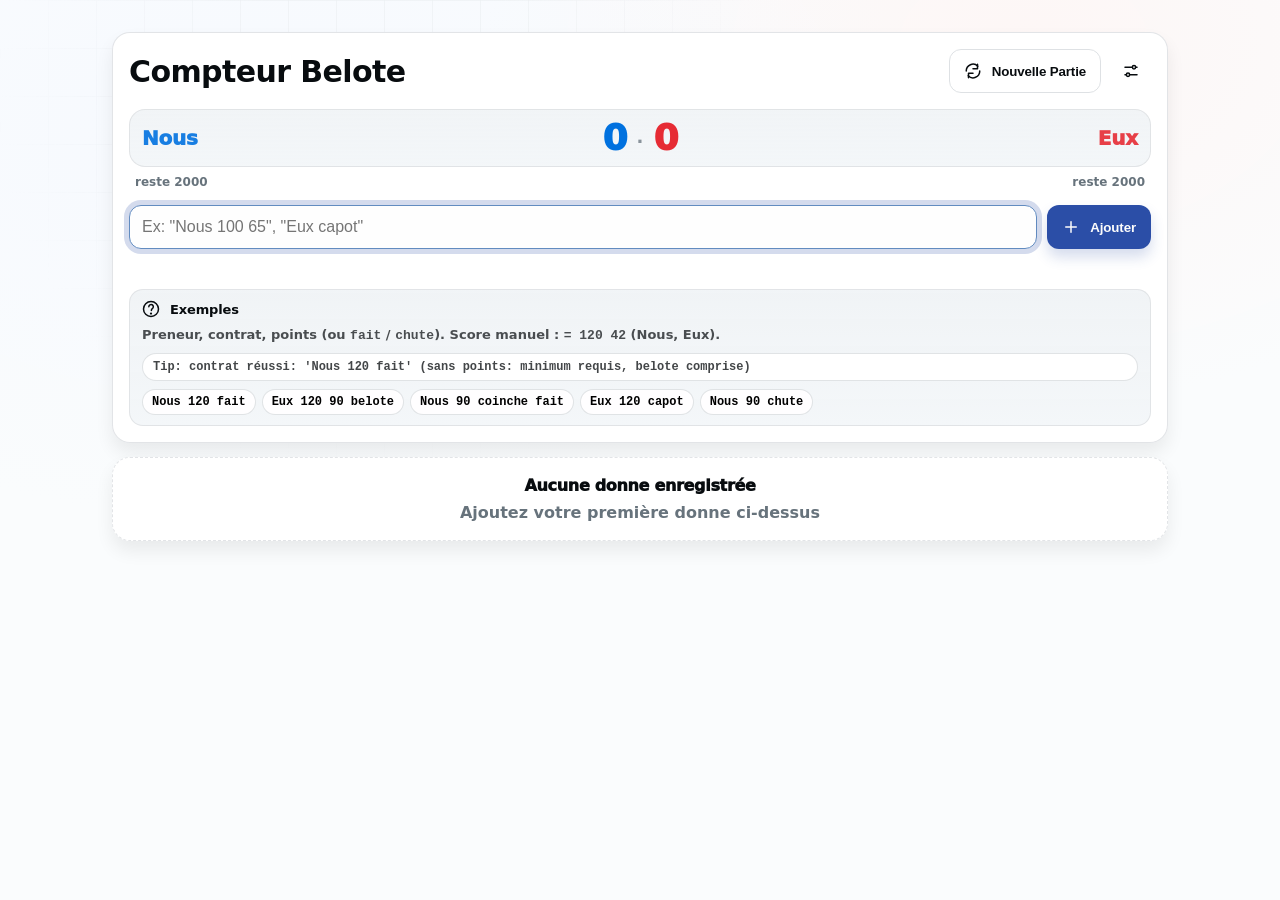
==== commit ac758fef: "feat(ui): objective only in settings, rename 82 rule, guided quick-chips (alpha setting), fix clippe" ====
--- a/index.html
+++ b/index.html
@@ -81,36 +81,6 @@
           <div class="header-row">
             <h1>Compteur Belote</h1>
             <div class="controls" id="controls">
-              <div class="objective" id="objectiveView">
-                <span class="objective-label">Objectif:</span>
-                <span class="objective-value" id="objectiveText">2000 pts</span>
-                <button class="btn ghost icon" id="editObjectiveBtn" type="button" aria-label="Modifier l'objectif">
-                  <svg class="icon" viewBox="0 0 24 24" fill="none">
-                    <path d="M12 20h9" stroke="currentColor" stroke-width="2" stroke-linecap="round" />
-                    <path d="M16.5 3.5a2.1 2.1 0 0 1 3 3L8 18l-4 1 1-4 11.5-11.5Z" stroke="currentColor"
-                      stroke-width="2" stroke-linejoin="round" />
-                  </svg>
-                </button>
-              </div>
-
-              <div class="objective" id="objectiveEdit" style="display: none">
-                <span class="objective-label">Objectif:</span>
-                <input id="objectiveInput" type="number" inputmode="numeric" min="1" step="10"
-                  aria-label="Objectif en points" />
-                <button class="btn ghost icon" id="saveObjectiveBtn" type="button" aria-label="Valider l'objectif">
-                  <svg class="icon" viewBox="0 0 24 24" fill="none">
-                    <path d="M20 6 9 17l-5-5" stroke="currentColor" stroke-width="2" stroke-linecap="round"
-                      stroke-linejoin="round" />
-                  </svg>
-                </button>
-                <button class="btn ghost icon" id="cancelObjectiveBtn" type="button" aria-label="Annuler">
-                  <svg class="icon" viewBox="0 0 24 24" fill="none">
-                    <path d="M18 6 6 18" stroke="currentColor" stroke-width="2" stroke-linecap="round" />
-                    <path d="M6 6l12 12" stroke="currentColor" stroke-width="2" stroke-linecap="round" />
-                  </svg>
-                </button>
-              </div>
-
               <button class="btn secondary hide-mobile" id="restartBtn" type="button">
                 <svg class="icon" viewBox="0 0 24 24" fill="none">
                   <path d="M3 12a9 9 0 0 1 15.4-6.4" stroke="currentColor" stroke-width="2" stroke-linecap="round" />
@@ -303,7 +273,7 @@
         <input class="switch" type="checkbox" role="switch" data-rule="rounded" />
       </label>
       <label class="setting-row">
-        <span class="setting-text">Le preneur doit faire 82<small>En plus du contrat, belote comprise</small></span>
+        <span class="setting-text">Attaque plus que la défense<small>Le preneur doit faire au moins 82 en plus du contrat, belote comprise</small></span>
         <input class="switch" type="checkbox" role="switch" data-rule="strictMajority" />
       </label>
       <label class="setting-row">
@@ -311,6 +281,14 @@
         <input class="switch" type="checkbox" role="switch" data-rule="beloteKeptOnFailure" />
       </label>
       <p class="setting-note">Les règles s’appliquent à toutes les donnes de la partie.</p>
+    </section>
+
+    <section class="settings-group">
+      <h3>Saisie</h3>
+      <label class="setting-row">
+        <span class="setting-text"><span>Saisie guidée <span class="badge">alpha</span></span><small>Nous/Eux, puis contrat (80–180, capot), puis fait / chute / belote / capot</small></span>
+        <input class="switch" type="checkbox" role="switch" id="settingGuided" />
+      </label>
     </section>
 
     <section class="settings-group">
--- a/app.css
+++ b/app.css
@@ -159,33 +159,6 @@
   flex-wrap: wrap;
 }
 
-.objective {
-  display: flex;
-  align-items: center;
-  gap: 10px;
-  padding: 6px 10px;
-  border-radius: 999px;
-  background: color-mix(in oklch, var(--muted) 70%, transparent);
-  border: 1px solid color-mix(in oklch, var(--border) 70%, transparent);
-}
-
-#objectiveView {
-  cursor: pointer;
-}
-
-#objectiveView:hover {
-  background: color-mix(in oklch, var(--muted) 78%, transparent);
-}
-
-.objective-label {
-  font-size: 12px;
-  color: var(--muted-foreground);
-}
-
-.objective-value {
-  font-weight: 800;
-}
-
 .scoreboard {
   position: relative;
   display: grid;
@@ -343,25 +316,6 @@
 input[type="number"]:focus {
   border-color: color-mix(in oklch, var(--ring) 60%, var(--border));
   box-shadow: 0 0 0 5px color-mix(in oklch, var(--ring) 20%, transparent);
-}
-
-/* Override the global input sizing for the small objective pill editor. */
-#objectiveInput {
-  width: 96px;
-  padding: 8px 10px;
-  border-radius: 10px;
-  font-size: 14px;
-}
-
-#objectiveInput.invalid {
-  border-color: var(--destructive);
-  box-shadow: 0 0 0 4px color-mix(in oklch, var(--destructive) 18%, transparent);
-  animation: shake 320ms ease;
-}
-
-@keyframes shake {
-  20%, 60% { transform: translateX(-4px); }
-  40%, 80% { transform: translateX(4px); }
 }
 
 .btn {
@@ -751,7 +705,6 @@
     transition: none !important;
   }
 
-  #objectiveInput.invalid,
   dialog.sheet[open],
   .overlay.active .modal {
     animation: none !important;
@@ -765,25 +718,7 @@
 
   .header-row {
     gap: 10px;
-  }
-
-  .controls {
-    width: 100%;
-    justify-content: space-between;
-  }
-
-  .objective {
-    flex: 1 1 auto;
-    justify-content: space-between;
-  }
-
-  .objective-label {
-    display: none;
-  }
-
-  #objectiveInput {
-    width: 88px;
-    font-size: 16px;
+    align-items: center;
   }
 
   .score-pair {
@@ -921,6 +856,33 @@
   display: none;
 }
 
+.quick-chips.guided {
+  display: flex;
+  flex-wrap: wrap;
+  gap: 6px;
+}
+
+.quick-chips.guided .chip {
+  min-width: 44px;
+  padding: 7px 12px;
+  font-size: 13px;
+  font-weight: 700;
+}
+
+.badge {
+  display: inline-block;
+  margin-left: 4px;
+  padding: 1px 6px;
+  border-radius: 999px;
+  background: color-mix(in oklch, var(--primary) 15%, transparent);
+  color: var(--primary);
+  font-size: 10px;
+  font-weight: 800;
+  letter-spacing: 0.04em;
+  text-transform: uppercase;
+  vertical-align: middle;
+}
+
 .preview {
   min-height: 18px;
   font-size: 13px;
@@ -947,11 +909,15 @@
 
 .td-actions {
   white-space: nowrap;
+  text-overflow: clip;
+  overflow: visible;
 }
 
 .td-actions .table-action {
   display: inline-grid;
-  margin: 0 2px;
+  width: 34px;
+  height: 34px;
+  margin: 0 1px;
 }
 
 tbody tr.editing {
--- a/app.css
+++ b/app.css
@@ -159,33 +159,6 @@
   flex-wrap: wrap;
 }
 
-.objective {
-  display: flex;
-  align-items: center;
-  gap: 10px;
-  padding: 6px 10px;
-  border-radius: 999px;
-  background: color-mix(in oklch, var(--muted) 70%, transparent);
-  border: 1px solid color-mix(in oklch, var(--border) 70%, transparent);
-}
-
-#objectiveView {
-  cursor: pointer;
-}
-
-#objectiveView:hover {
-  background: color-mix(in oklch, var(--muted) 78%, transparent);
-}
-
-.objective-label {
-  font-size: 12px;
-  color: var(--muted-foreground);
-}
-
-.objective-value {
-  font-weight: 800;
-}
-
 .scoreboard {
   position: relative;
   display: grid;
@@ -343,25 +316,6 @@
 input[type="number"]:focus {
   border-color: color-mix(in oklch, var(--ring) 60%, var(--border));
   box-shadow: 0 0 0 5px color-mix(in oklch, var(--ring) 20%, transparent);
-}
-
-/* Override the global input sizing for the small objective pill editor. */
-#objectiveInput {
-  width: 96px;
-  padding: 8px 10px;
-  border-radius: 10px;
-  font-size: 14px;
-}
-
-#objectiveInput.invalid {
-  border-color: var(--destructive);
-  box-shadow: 0 0 0 4px color-mix(in oklch, var(--destructive) 18%, transparent);
-  animation: shake 320ms ease;
-}
-
-@keyframes shake {
-  20%, 60% { transform: translateX(-4px); }
-  40%, 80% { transform: translateX(4px); }
 }
 
 .btn {
@@ -751,7 +705,6 @@
     transition: none !important;
   }
 
-  #objectiveInput.invalid,
   dialog.sheet[open],
   .overlay.active .modal {
     animation: none !important;
@@ -765,25 +718,7 @@
 
   .header-row {
     gap: 10px;
-  }
-
-  .controls {
-    width: 100%;
-    justify-content: space-between;
-  }
-
-  .objective {
-    flex: 1 1 auto;
-    justify-content: space-between;
-  }
-
-  .objective-label {
-    display: none;
-  }
-
-  #objectiveInput {
-    width: 88px;
-    font-size: 16px;
+    align-items: center;
   }
 
   .score-pair {
@@ -921,6 +856,33 @@
   display: none;
 }
 
+.quick-chips.guided {
+  display: flex;
+  flex-wrap: wrap;
+  gap: 6px;
+}
+
+.quick-chips.guided .chip {
+  min-width: 44px;
+  padding: 7px 12px;
+  font-size: 13px;
+  font-weight: 700;
+}
+
+.badge {
+  display: inline-block;
+  margin-left: 4px;
+  padding: 1px 6px;
+  border-radius: 999px;
+  background: color-mix(in oklch, var(--primary) 15%, transparent);
+  color: var(--primary);
+  font-size: 10px;
+  font-weight: 800;
+  letter-spacing: 0.04em;
+  text-transform: uppercase;
+  vertical-align: middle;
+}
+
 .preview {
   min-height: 18px;
   font-size: 13px;
@@ -947,11 +909,15 @@
 
 .td-actions {
   white-space: nowrap;
+  text-overflow: clip;
+  overflow: visible;
 }
 
 .td-actions .table-action {
   display: inline-grid;
-  margin: 0 2px;
+  width: 34px;
+  height: 34px;
+  margin: 0 1px;
 }
 
 tbody tr.editing {
